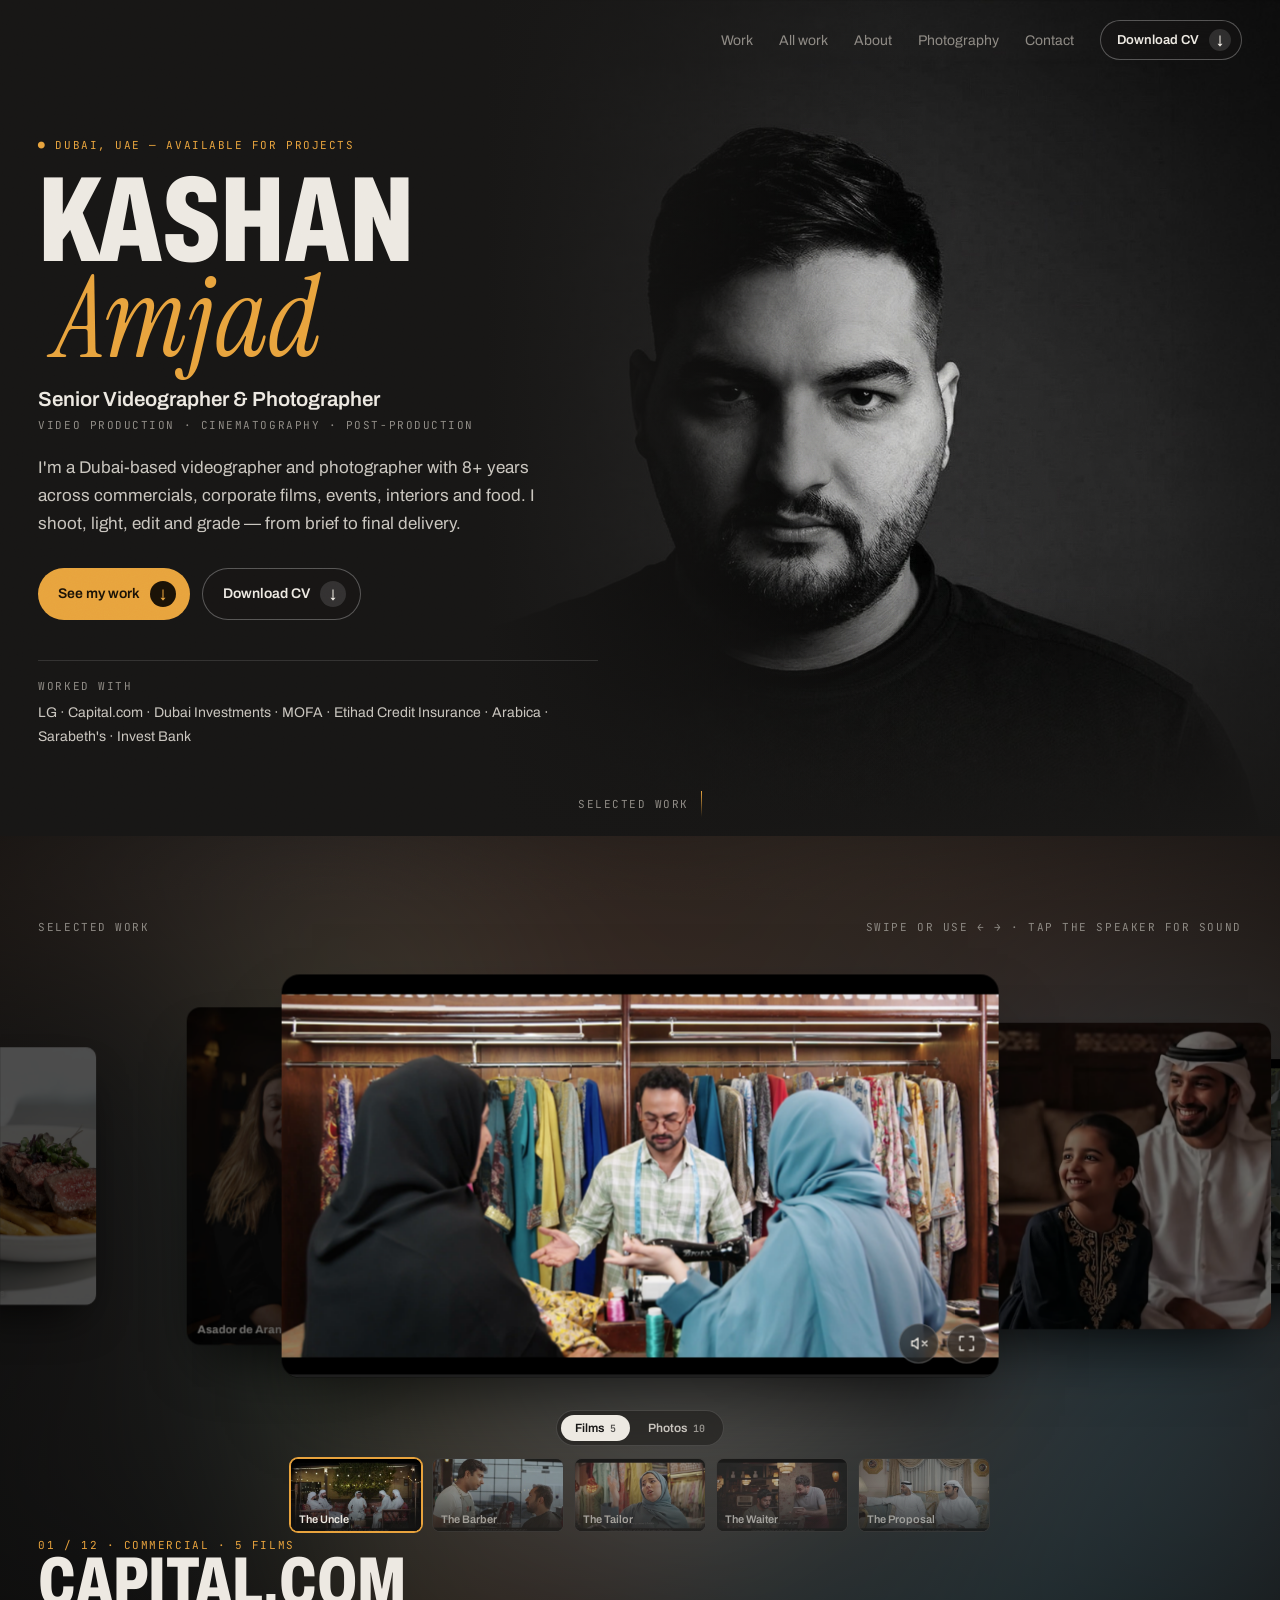
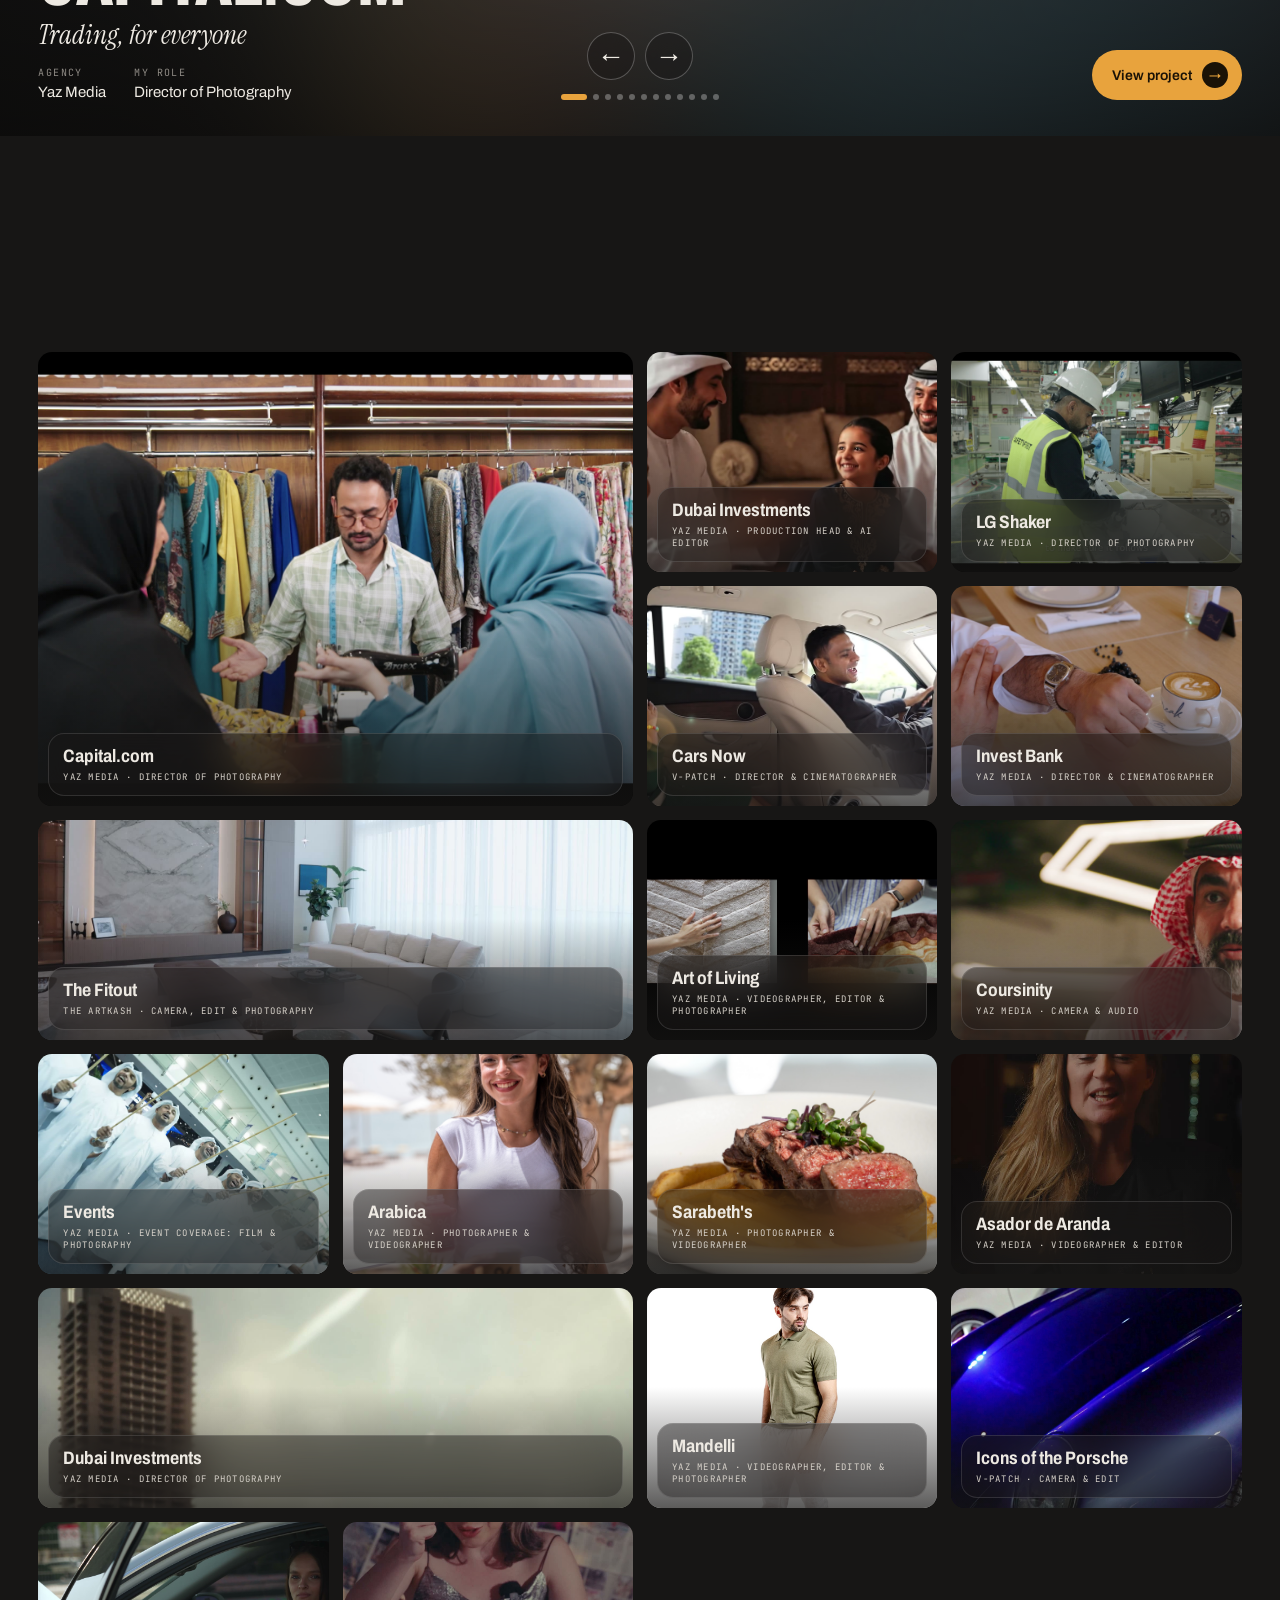
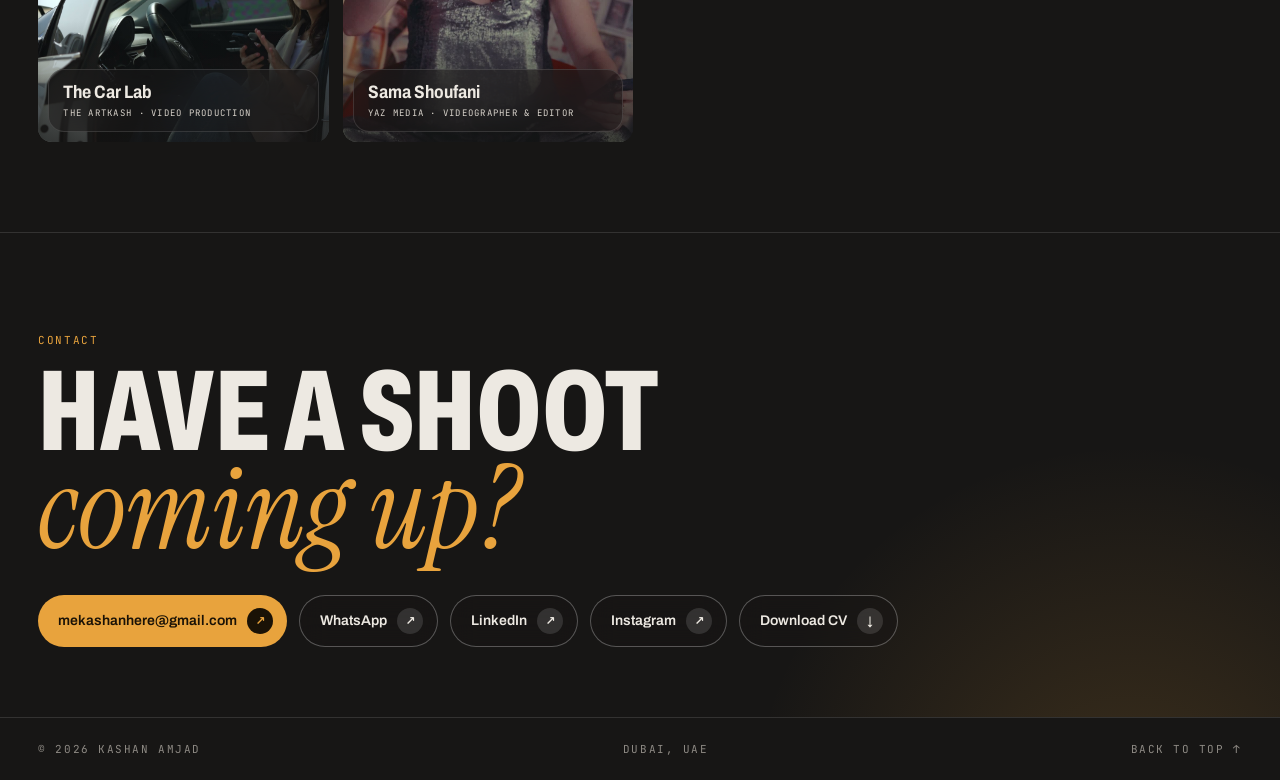
==== index.html @ 75e59e35 "Fix back to top, open CV in new tab, keep phone intro text off the face Co-Authored-By: Claude Opus " ====
<!doctype html>
<html lang="en">
<head>
  <meta charset="utf-8" />
  <meta name="viewport" content="width=device-width, initial-scale=1" />
  <title>Kashan Amjad — Senior Videographer &amp; Photographer, Dubai</title>
  <meta name="description" content="Kashan Amjad is a Dubai-based videographer and photographer with 8+ years across commercials, corporate films, events, interiors and food — for LG, Capital.com, Dubai Investments, MOFA and more." />
  <meta property="og:type" content="website" />
  <meta property="og:title" content="Kashan Amjad — Senior Videographer &amp; Photographer" />
  <meta property="og:description" content="Commercials, documentary, events, interiors and food — Dubai, UAE." />
  <meta property="og:image" content="https://kashanamjad.com/assets/media/people/portrait.jpg" />
  <meta property="og:url" content="https://kashanamjad.com/" />
  <meta name="theme-color" content="#171615" />
  <link rel="icon" href="/webicon.PNG" />
  <link rel="preconnect" href="https://fonts.googleapis.com" />
  <link rel="preconnect" href="https://fonts.gstatic.com" crossorigin />
  <link href="https://fonts.googleapis.com/css2?family=Archivo:wdth,wght@62..125,300..900&family=Instrument+Serif:ital@0;1&family=JetBrains+Mono:wght@400;500&display=swap" rel="stylesheet" />
  <link rel="stylesheet" href="/assets/css/site.css" />
</head>
<body class="home">
  <div class="grain" aria-hidden="true"></div>

  <header class="site-header">
    <a class="brand" href="/">Kashan Amjad</a>
    <nav class="site-nav" aria-label="Main">
      <a href="#work">Work</a><a href="#more">All work</a><a href="/about/">About</a><a href="/photography/">Photography</a><a href="#contact">Contact</a>
      <a class="pill ghost sm" data-cv href="/cv/" target="_blank" rel="noopener">Download CV <i>↓</i></a>
      <button class="menu-btn" aria-label="Menu" aria-expanded="false"><span></span><span></span></button>
    </nav>
  </header>
  <div class="mobile-menu"><a href="#work">Work</a><a href="#more">All work</a><a href="/about/">About</a><a href="/photography/">Photography</a><a href="#contact">Contact</a><a class="pill solid" data-cv href="/cv/" target="_blank" rel="noopener">Download CV <i>↓</i></a></div>

  <main>
    <!-- 1. You first -->
    <section class="intro" aria-label="Introduction">
      <div class="photo" id="portrait" role="img" aria-label="Portrait of Kashan Amjad"></div>
      <div class="copy">
        <div class="mono amber rise" style="animation-delay:.1s" id="status"></div>
        <h1 class="rise" style="animation-delay:.2s"><span id="first"></span> <span class="serif" id="last"></span></h1>
        <div class="role rise" style="animation-delay:.35s"><span id="title" style="display:inline;font:inherit;letter-spacing:0;text-transform:none;color:inherit;margin:0"></span><span id="subline"></span></div>
        <p class="lead rise" style="animation-delay:.5s" id="intro"></p>
        <div class="ctas rise" style="animation-delay:.65s"><a class="pill solid" href="#work">See my work <i>↓</i></a><a class="pill ghost" data-cv href="/cv/" target="_blank" rel="noopener">Download CV <i>↓</i></a></div>
        <div class="clients rise" style="animation-delay:.8s"><div class="mono muted">Worked with</div><p id="clients"></p></div>
      </div>
      <a class="peek mono" href="#work">Selected work <b></b></a>
    </section>

    <!-- 2. Stacked carousel -->
    <section class="reel" id="work" aria-roledescription="carousel" aria-label="Selected work">
      <div class="ambient" id="ambient"></div><div class="vig"></div>
      <div class="label mono"><span>Selected work</span><span class="hint">Swipe or use ← → · tap the speaker for sound</span></div>
      <div class="stage" id="stage"></div>
      <div class="fwins" id="fwins" aria-label="Films in this project"></div>
      <div class="credits">
        <div class="swap" id="info" aria-live="polite">
          <div class="mono amber" id="c-count"></div>
          <div class="c-title" id="c-title"></div>
          <div class="serif c-sub" id="c-sub"></div>
          <div class="meta"><div><div class="mono">Agency</div><p id="c-agency"></p></div><div><div class="mono">My role</div><p id="c-role"></p></div></div>
        </div>
        <div class="ctr"><div class="arrows"><button id="prev" aria-label="Previous project">←</button><button id="next" aria-label="Next project">→</button></div><div class="dots" id="dots"></div></div>
        <div class="rgt" id="c-ctas"></div>
      </div>
    </section>

    <!-- 3. More work -->
    <section class="more" id="more">
      <div class="sec-head reveal">
        <h2 class="h-xl">More <span class="serif">work</span></h2>
        <div class="filters" id="filters" role="group" aria-label="Filter work">
          <button aria-pressed="true" data-f="all">All</button>
          <button aria-pressed="false" data-f="films">Films &amp; Commercials</button>
          <button aria-pressed="false" data-f="events">Events &amp; Corporate</button>
          <button aria-pressed="false" data-f="interiors">Interiors</button>
          <button aria-pressed="false" data-f="food">Food &amp; Hospitality</button>
        </div>
      </div>
      <div class="grid" id="grid"></div>
    </section>

    <!-- 4. Contact -->
    <section class="contact" id="contact">
      <div class="mono amber">Contact</div>
      <h2 id="contact-h"></h2>
      <div class="row">
        <a class="pill solid" data-email="text" href="#">email <i>↗</i></a>
        <a class="pill ghost" data-whatsapp href="#" target="_blank" rel="noopener">WhatsApp <i>↗</i></a>
        <a class="pill ghost" data-linkedin href="#" target="_blank" rel="noopener">LinkedIn <i>↗</i></a>
        <a class="pill ghost" data-instagram href="#" target="_blank" rel="noopener">Instagram <i>↗</i></a>
        <a class="pill ghost" data-cv href="/cv/" target="_blank" rel="noopener">Download CV <i>↓</i></a>
      </div>
    </section>
  </main>

  <footer class="site-footer mono"><span>© <span data-year></span> Kashan Amjad</span><span>Dubai, UAE</span><a href="#top" data-top>Back to top ↑</a></footer>

  <script src="/assets/js/common.js"></script>
  <script src="/assets/js/home.js"></script>
</body>
</html>
---- assets/css/site.css ----
/* Kashan Amjad — portfolio. Content lives in /content/*.json (edited via Pages CMS). */
:root{
  --bg:#171615; --bg2:#1f1d1b; --text:#ede9e2; --soft:#c9c5be; --muted:#8e8a84; --line:rgba(255,255,255,.12);
  --amber:#e8a33d; --ink:#1a1206;
  --display:"Archivo",system-ui,-apple-system,sans-serif; --serif:"Instrument Serif",Georgia,serif; --mono:"JetBrains Mono",ui-monospace,monospace;
  --ease:cubic-bezier(.22,1,.36,1); --pad:clamp(20px,3vw,40px);
}
*,*::before,*::after{box-sizing:border-box;margin:0;padding:0}
html{scroll-behavior:smooth;-webkit-text-size-adjust:100%}
body{background:var(--bg);color:var(--text);font-family:var(--display);-webkit-font-smoothing:antialiased;overflow-x:hidden;min-height:100vh}
img,video{display:block;max-width:100%}
a{color:inherit}
button{font:inherit;color:inherit;background:none;border:0;cursor:pointer}
:focus-visible{outline:2px solid var(--amber);outline-offset:3px}
::selection{background:var(--amber);color:var(--ink)}

.mono{font-family:var(--mono);font-size:11px;letter-spacing:.14em;text-transform:uppercase}
.serif{font-family:var(--serif);font-style:italic;font-weight:400}
.amber{color:var(--amber)}
.muted{color:var(--muted)}
.sr-only{position:absolute;width:1px;height:1px;overflow:hidden;clip:rect(0 0 0 0);white-space:nowrap}

.grain{position:fixed;inset:0;pointer-events:none;z-index:90;opacity:.08;mix-blend-mode:overlay;background-image:url("data:image/svg+xml,%3Csvg xmlns='http://www.w3.org/2000/svg' width='200' height='200'%3E%3Cfilter id='n'%3E%3CfeTurbulence type='fractalNoise' baseFrequency='.85' numOctaves='3' stitchTiles='stitch'/%3E%3C/filter%3E%3Crect width='100%25' height='100%25' filter='url(%23n)'/%3E%3C/svg%3E")}
.glass{background:rgba(28,26,24,.42);backdrop-filter:blur(22px) saturate(1.3);-webkit-backdrop-filter:blur(22px) saturate(1.3);border:1px solid rgba(255,255,255,.12);border-radius:16px}

.pill{display:inline-flex;align-items:center;gap:10px;border-radius:999px;padding:12px 14px 12px 20px;font-size:14px;font-weight:600;text-decoration:none;white-space:nowrap;transition:transform .3s var(--ease),background .3s,border-color .3s}
.pill:hover{transform:translateY(-2px)}
.pill i{width:26px;height:26px;border-radius:50%;display:grid;place-items:center;font-style:normal;font-size:12px;flex:none}
.pill.solid{background:var(--amber);color:var(--ink)} .pill.solid i{background:var(--ink);color:var(--amber)}
.pill.ghost{border:1px solid rgba(255,255,255,.28);background:rgba(23,22,21,.35);backdrop-filter:blur(12px);-webkit-backdrop-filter:blur(12px)}
.pill.ghost:hover{border-color:rgba(255,255,255,.6)}
.pill.ghost i{background:rgba(255,255,255,.12)}
.pill.sm{padding:8px 10px 8px 16px;font-size:13px} .pill.sm i{width:22px;height:22px}

/* header */
.site-header{position:fixed;top:0;left:0;right:0;display:flex;justify-content:space-between;align-items:center;padding:20px var(--pad);z-index:60;transition:background .4s,padding .4s}
.site-header.solid,.site-header.always{background:rgba(23,22,21,.72);backdrop-filter:blur(16px);-webkit-backdrop-filter:blur(16px);padding-top:14px;padding-bottom:14px}
.brand{font-size:18px;font-weight:700;font-stretch:85%;text-decoration:none;transition:opacity .4s,transform .4s var(--ease)}
.home .site-header:not(.solid) .brand{opacity:0;transform:translateY(-6px);pointer-events:none}
.site-nav{display:flex;gap:26px;font-size:14px;color:var(--muted);align-items:center}
.site-nav a{text-decoration:none;transition:color .25s} .site-nav a:hover,.site-nav a[aria-current]{color:var(--text)}
.site-nav .pill{color:var(--text)}
.menu-btn{display:none;width:40px;height:40px;border-radius:50%;border:1px solid rgba(255,255,255,.28);position:relative}
.menu-btn span{position:absolute;left:12px;right:12px;height:1.5px;background:var(--text);transition:transform .35s var(--ease),top .35s var(--ease)}
.menu-btn span:first-child{top:16px} .menu-btn span:last-child{top:22px}
.menu-btn[aria-expanded="true"] span:first-child{top:19px;transform:rotate(45deg)}
.menu-btn[aria-expanded="true"] span:last-child{top:19px;transform:rotate(-45deg)}
.mobile-menu{position:fixed;inset:0;z-index:55;background:var(--bg);display:flex;flex-direction:column;justify-content:center;gap:6px;padding:0 24px;clip-path:inset(0 0 100% 0);transition:clip-path .6s var(--ease)}
.mobile-menu.open{clip-path:inset(0)}
.mobile-menu a{font-size:52px;font-weight:800;font-stretch:68%;text-transform:uppercase;text-decoration:none;line-height:1.05}
.mobile-menu .pill{margin-top:24px;align-self:flex-start;font-size:15px;font-stretch:100%;text-transform:none}

/* reveal */
.reveal{opacity:0;transform:translateY(24px);transition:opacity .9s var(--ease),transform .9s var(--ease)}
.reveal.in{opacity:1;transform:none}
.rise{opacity:0;transform:translateY(18px);animation:rise 1s var(--ease) forwards}
@keyframes rise{to{opacity:1;transform:none}}

/* ---------- HOME: intro ---------- */
.intro{position:relative;min-height:calc(100svh - 64px);display:grid;grid-template-columns:1.05fr .95fr;align-items:center;overflow:hidden}
.intro .photo{position:absolute;right:0;top:0;bottom:0;width:62%;background:var(--bg2) 55% 30%/cover no-repeat}
.intro .photo::after{content:"";position:absolute;inset:0;background:linear-gradient(90deg,var(--bg) 0%,rgba(23,22,21,.6) 28%,rgba(23,22,21,0) 55%),linear-gradient(0deg,var(--bg) 0%,rgba(23,22,21,0) 30%)}
.intro .copy{position:relative;z-index:2;padding:120px var(--pad) 70px}
.intro h1{font-size:clamp(64px,9.5vw,152px);line-height:.84;font-weight:800;font-stretch:66%;text-transform:uppercase;margin-top:18px}
.intro h1 .serif{text-transform:none;font-size:.92em;color:var(--amber);display:block;margin-left:.15em}
.intro .role{font-size:clamp(18px,1.6vw,22px);margin-top:22px;font-weight:600}
.intro .role span{display:block;font-family:var(--mono);font-size:11px;letter-spacing:.14em;text-transform:uppercase;color:var(--muted);font-weight:400;margin-top:8px}
.intro .lead{max-width:520px;font-size:17px;line-height:1.65;color:var(--soft);margin-top:22px}
.intro .ctas{display:flex;gap:12px;margin-top:30px;flex-wrap:wrap}
.intro .clients{margin-top:40px;padding-top:18px;border-top:1px solid var(--line);max-width:560px}
.intro .clients p{margin-top:8px;font-size:14px;color:var(--soft);line-height:1.7}
.peek{position:absolute;left:0;right:0;bottom:0;height:64px;display:flex;align-items:center;justify-content:center;gap:12px;z-index:3;color:var(--muted);text-decoration:none}
.peek b{display:inline-block;width:1px;height:26px;background:linear-gradient(var(--amber),transparent);animation:drip 2s infinite}
@keyframes drip{0%{transform:scaleY(0);transform-origin:top}50%{transform:scaleY(1);transform-origin:top}100%{opacity:0}}

/* ---------- HOME: stacked carousel ---------- */
.reel{position:relative;height:100svh;min-height:640px;overflow:hidden;isolation:isolate}
.reel .ambient{position:absolute;inset:-15%;background-size:cover;background-position:center;filter:blur(100px) saturate(1.25);opacity:.38;z-index:-2;transition:background-image .8s}
.reel .vig{position:absolute;inset:0;z-index:-1;background:radial-gradient(ellipse at 50% 42%,transparent 25%,rgba(10,9,8,.75) 100%)}
.reel .label{position:absolute;top:84px;left:var(--pad);right:var(--pad);display:flex;justify-content:space-between;color:var(--muted)}
.stage{position:absolute;left:0;right:0;top:118px;height:calc(100% - 456px);touch-action:pan-y;cursor:grab;user-select:none;-webkit-user-select:none}
.stage:active{cursor:grabbing}
.card{position:absolute;left:50%;top:50%;border-radius:18px;overflow:hidden;background:var(--bg2) var(--pos,center)/cover no-repeat;
  transition:transform .8s var(--ease),filter .8s var(--ease),opacity .8s var(--ease);box-shadow:0 40px 80px -30px rgba(0,0,0,.85);will-change:transform}
.card video{position:absolute;inset:0;width:100%;height:100%;object-fit:cover;object-position:var(--pos,center);opacity:0;transition:opacity .6s}
.card.playing video{opacity:1}
.card .tag{position:absolute;left:16px;top:14px;opacity:0;transition:opacity .5s;z-index:2}
.card.active .tag{opacity:1}
.card .tag span{background:rgba(23,22,21,.6);backdrop-filter:blur(10px);padding:6px 10px;border-radius:999px;display:inline-block}
.card .mini{position:absolute;left:14px;bottom:12px;font-weight:700;font-size:15px;transition:opacity .4s;z-index:2;text-shadow:0 1px 8px rgba(0,0,0,.6)}
.card.active .mini{opacity:0}
.credits{position:absolute;left:0;right:0;bottom:36px;display:grid;grid-template-columns:1fr auto 1fr;align-items:end;padding:0 var(--pad);gap:20px}
.c-title{font-size:clamp(44px,5.4vw,82px);line-height:.88;font-weight:800;font-stretch:68%;text-transform:uppercase}
.c-sub{font-size:clamp(22px,2.1vw,30px);margin-top:4px}
.meta{display:flex;gap:28px;margin-top:14px}
.meta .mono{color:var(--muted);font-size:10px} .meta p{margin-top:5px;font-size:15px}
.swap{transition:opacity .35s,transform .45s var(--ease)} .swap.out{opacity:0;transform:translateY(10px)}
.ctr{display:flex;flex-direction:column;align-items:center;gap:14px}
.arrows{display:flex;gap:10px}
.arrows button{width:48px;height:48px;border-radius:50%;border:1px solid rgba(255,255,255,.25);background:rgba(23,22,21,.4);backdrop-filter:blur(12px);font-size:18px;transition:background .3s,color .3s}
.arrows button:hover{background:var(--amber);color:var(--ink)}
.dots{display:flex;gap:6px} .dots button{width:6px;height:6px;border-radius:3px;background:rgba(255,255,255,.3);transition:width .5s var(--ease),background .5s;padding:0}
.dots button[aria-current]{width:26px;background:var(--amber)}
.rgt{display:flex;justify-content:flex-end;gap:10px;flex-wrap:wrap}

/* ---------- windows grid (home "More work" + /work/) ---------- */
.more{padding:110px var(--pad) 90px;position:relative}
.sec-head{display:flex;justify-content:space-between;align-items:flex-end;gap:20px;flex-wrap:wrap}
.h-xl{font-size:clamp(56px,7vw,110px);line-height:.85;font-weight:800;font-stretch:68%;text-transform:uppercase}
.h-xl .serif{text-transform:none;color:var(--amber)}
.filters{display:flex;gap:8px;flex-wrap:wrap;font-size:13px}
.filters button{border-radius:999px;padding:9px 16px;border:1px solid rgba(255,255,255,.14);background:rgba(28,26,24,.42);backdrop-filter:blur(12px);transition:background .3s,color .3s}
.filters button[aria-pressed="true"]{background:var(--text);color:var(--bg);border-color:var(--text)}
.grid{display:grid;grid-template-columns:repeat(4,1fr);grid-auto-rows:220px;grid-auto-flow:dense;gap:14px;margin-top:30px}
.win{position:relative;border-radius:14px;overflow:hidden;background:var(--bg2) var(--pos,center)/cover no-repeat;text-decoration:none;transition:transform .5s var(--ease)}
.win:hover{transform:scale(.985)}
.win::before{content:"";position:absolute;inset:0;background:linear-gradient(0deg,rgba(23,22,21,.7),transparent 55%)}
.win .cap{position:absolute;left:10px;right:10px;bottom:10px;padding:12px 14px}
.win .cap b{display:block;font-size:18px;font-stretch:85%}
.win .cap span{display:block;font-family:var(--mono);font-size:9px;letter-spacing:.14em;text-transform:uppercase;color:#d8d3cb;margin-top:5px}
.win.big{grid-column:span 2;grid-row:span 2} .win.wide{grid-column:span 2}
.win[hidden]{display:none}

/* ---------- contact ---------- */
.contact{padding:100px var(--pad) 70px;border-top:1px solid var(--line);position:relative;overflow:hidden}
.contact::before{content:"";position:absolute;width:900px;height:900px;right:-300px;bottom:-560px;background:radial-gradient(circle,rgba(232,163,61,.18),transparent 60%);pointer-events:none}
.contact h2{font-size:clamp(56px,9vw,150px);line-height:.85;font-weight:800;font-stretch:66%;text-transform:uppercase;position:relative;margin-top:16px}
.contact h2 .serif{display:block;text-transform:none;font-weight:400;color:var(--amber)}
.contact .row{display:flex;gap:12px;flex-wrap:wrap;margin-top:36px;position:relative}
.site-footer{display:flex;justify-content:space-between;gap:16px;flex-wrap:wrap;padding:24px var(--pad);border-top:1px solid var(--line);color:var(--muted)}
.site-footer a{text-decoration:none} .site-footer a:hover{color:var(--amber)}

/* ---------- project page ---------- */
.page{padding-top:96px}
.project{display:grid;grid-template-columns:minmax(320px,440px) 1fr;gap:clamp(28px,4vw,56px);padding:24px var(--pad) 80px;position:relative}
.project .ambient,.page-ambient{position:fixed;inset:-15%;background-size:cover;background-position:center;filter:blur(110px) saturate(1.2);opacity:.22;z-index:-1;pointer-events:none}
.p-info{position:sticky;top:96px;align-self:start}
.p-title{font-size:clamp(48px,5vw,80px);line-height:.88;font-weight:800;font-stretch:64%;text-transform:uppercase;margin-top:14px;overflow-wrap:break-word;hyphens:manual}
.p-sub{font-size:clamp(24px,2.4vw,34px);margin-top:6px}
.p-summary{margin-top:22px;font-size:16px;line-height:1.65;color:var(--soft)}
.facts{margin-top:26px;border-top:1px solid var(--line)}
.facts div{display:grid;grid-template-columns:110px 1fr;gap:12px;padding:11px 0;border-bottom:1px solid var(--line);font-size:15px}
.facts dt{color:var(--muted)} .facts dd{line-height:1.45}
.p-ctas{display:flex;gap:10px;margin-top:24px;flex-wrap:wrap}
.p-media{min-width:0}
.hero-media{position:relative;aspect-ratio:16/9;border-radius:12px;overflow:hidden;background:var(--bg2) var(--pos,center)/cover no-repeat}
.hero-media video{position:absolute;inset:0;width:100%;height:100%;object-fit:cover}
button.hero-media{display:block;width:100%;text-align:left}
.hero-media.v{aspect-ratio:9/16;width:auto;height:min(78svh,820px);max-width:100%;margin:0 auto}
.hero-cta{position:absolute;left:16px;bottom:16px}
.films{display:grid;grid-template-columns:repeat(auto-fill,minmax(220px,1fr));gap:12px;margin-top:14px}
.film{position:relative;aspect-ratio:16/9;border-radius:10px;overflow:hidden;background:var(--bg2) center/cover no-repeat;text-align:left}
.film::after{content:"";position:absolute;inset:0;background:linear-gradient(0deg,rgba(23,22,21,.75),transparent 60%)}
.film .play{position:absolute;right:10px;top:10px;width:40px;height:40px;border-radius:50%;background:var(--amber);color:var(--ink);display:grid;place-items:center;font-size:13px;padding-left:2px;z-index:2;transition:transform .3s var(--ease)}
.film:hover .play{transform:scale(1.1)}
.film span{position:absolute;left:12px;bottom:10px;z-index:2;font-weight:700;font-size:15px}
.stills{columns:2;column-gap:12px;margin-top:14px}
.stills button{display:block;width:100%;margin-bottom:12px;border-radius:10px;overflow:hidden;break-inside:avoid}
.stills img{width:100%;height:auto;transition:transform .8s var(--ease)}
.stills button:hover img{transform:scale(1.03)}
.label-row{display:flex;justify-content:space-between;align-items:center;margin-top:36px;color:var(--muted)}
.next{display:flex;align-items:center;justify-content:space-between;gap:20px;padding:0 var(--pad);height:140px;position:relative;overflow:hidden;text-decoration:none;border-top:1px solid var(--line)}
.next .bgi{position:absolute;inset:0;background:center/cover no-repeat;filter:brightness(.35);transition:transform 1.2s var(--ease),filter .6s}
.next:hover .bgi{transform:scale(1.04);filter:brightness(.5)}
.next > *:not(.bgi){position:relative}
.next b{font-size:clamp(40px,5vw,72px);font-weight:800;font-stretch:68%;text-transform:uppercase}

/* ---------- about ---------- */
.about{display:grid;grid-template-columns:minmax(300px,520px) 1fr;gap:clamp(32px,6vw,80px);padding:40px var(--pad) 80px}
.about .pics{position:relative;align-self:start}
.about .pics .main{aspect-ratio:4/5;border-radius:6px;background:var(--bg2) 30% center/cover no-repeat}
.about .pics .small{position:absolute;right:-28px;bottom:-36px;width:44%;aspect-ratio:4/5;border-radius:6px;border:6px solid var(--bg);background:var(--bg2) center/cover no-repeat}
.about h1{font-size:clamp(40px,4.6vw,68px);line-height:1.02;font-weight:700;font-stretch:78%;margin-top:16px}
.about h1 .serif{font-weight:400}
.about .bio p{margin-top:18px;font-size:17px;line-height:1.7;color:var(--soft);max-width:680px}
.skills{display:grid;grid-template-columns:repeat(2,1fr);gap:22px 28px;margin-top:40px;padding-top:28px;border-top:1px solid var(--line)}
.skills b{display:block;font-size:17px;margin-top:6px} .skills p{color:var(--muted);font-size:14px;line-height:1.55;margin-top:6px}
.facts-row{display:grid;grid-template-columns:repeat(3,1fr);gap:24px;margin-top:32px;font-size:14px;color:var(--soft);line-height:1.6}
.facts-row .mono{color:var(--muted);font-size:10px;display:block;margin-bottom:6px}
.xp{padding:40px var(--pad) 90px}
.xp ol{list-style:none;margin-top:24px;border-top:1px solid var(--line)}
.xp li{display:grid;grid-template-columns:170px 1.1fr 1fr;gap:20px;padding:20px 0;border-bottom:1px solid var(--line);align-items:baseline}
.xp li b{font-size:clamp(20px,2vw,26px);font-weight:700;font-stretch:80%}
.xp li p{color:var(--muted);font-size:14px;line-height:1.55;margin-top:6px}
.xp li .co{font-size:16px} .xp li .co a{text-decoration:none;color:var(--amber)}

/* ---------- photography ---------- */
.photo-head{padding:40px var(--pad) 0}
.masonry{columns:4 260px;column-gap:12px;padding:30px var(--pad) 90px}
.masonry button{display:block;width:100%;margin-bottom:12px;border-radius:10px;overflow:hidden;break-inside:avoid;position:relative}
.masonry img{width:100%;height:auto;transition:transform .8s var(--ease)}
.masonry button:hover img{transform:scale(1.03)}
.masonry button span{position:absolute;left:10px;bottom:10px;opacity:0;transition:opacity .3s;background:rgba(23,22,21,.6);padding:5px 9px;border-radius:999px}
.masonry button:hover span{opacity:1}

/* ---------- lightbox / film modal ---------- */
.modal{position:fixed;inset:0;z-index:100;background:rgba(10,9,8,.92);backdrop-filter:blur(10px);display:grid;place-items:center;padding:64px 16px;opacity:0;transition:opacity .35s}
.modal[hidden]{display:none}
.modal.show{opacity:1}
.modal .stage-m{width:min(1280px,100%);display:grid;place-items:center}
.modal iframe,.modal video{width:100%;aspect-ratio:16/9;max-height:calc(100svh - 160px);border:0;border-radius:8px;background:#000}
.modal iframe.v{width:auto;height:min(calc(100svh - 150px),900px);aspect-ratio:9/16;max-width:100%}
.modal img{max-width:100%;max-height:calc(100svh - 140px);width:auto;border-radius:6px}
.modal .x,.modal .nav{position:absolute;width:46px;height:46px;border-radius:50%;border:1px solid rgba(255,255,255,.2);background:rgba(23,22,21,.6);display:grid;place-items:center;font-size:16px}
.modal .x{top:16px;right:16px} .modal .nav.prev{left:16px;top:50%} .modal .nav.next{right:16px;top:50%}
.modal .x:hover,.modal .nav:hover{background:var(--amber);color:var(--ink)}
.modal .cap{position:absolute;bottom:18px;left:0;right:0;text-align:center;color:var(--muted)}

/* ---------- 404 ---------- */
.notfound{min-height:100svh;display:grid;place-items:center;text-align:center;padding:var(--pad)}

/* ---------- responsive ---------- */
@media (max-width:860px){
  .site-nav a:not(.pill){display:none}
  .menu-btn{display:block}
  .intro{grid-template-columns:1fr;align-items:end;min-height:calc(100svh - 56px)}
  .intro .photo{width:100%;height:62%;bottom:auto;background-position:50% 25%}
  .intro .photo::after{background:linear-gradient(0deg,var(--bg) 2%,rgba(23,22,21,0) 55%)}
  .intro .copy{padding:0 20px 84px}
  .intro h1{font-size:64px}
  .intro .lead{font-size:15px}
  .intro .clients{display:none}
  .reel .label .hint{display:none}
  .stage{top:110px;height:calc(100% - 390px)}
  .card{border-radius:14px}
  .credits{grid-template-columns:1fr;gap:14px;bottom:26px}
  .c-title{font-size:40px} .c-sub{font-size:22px} .meta{gap:18px} .meta p{font-size:13px}
  .ctr{order:3;flex-direction:row;justify-content:space-between} .arrows{display:none}
  .rgt{order:2;justify-content:flex-start} .rgt .pill{font-size:13px;padding:9px 10px 9px 16px}
  .grid{grid-template-columns:1fr 1fr;grid-auto-rows:150px;gap:8px}
  .win.big{grid-row:span 1}
  .win .cap{padding:8px 10px;left:6px;right:6px;bottom:6px} .win .cap b{font-size:14px} .win .cap span{font-size:8px}
  .project{grid-template-columns:1fr}
  .p-info{position:static}
  .about{grid-template-columns:1fr}
  .about .pics{max-width:420px}
  .about .pics .small{right:-8px}
  .skills,.facts-row{grid-template-columns:1fr}
  .xp li{grid-template-columns:1fr;gap:4px}
  .stills{columns:1}
  .next{height:110px}
}
@media (prefers-reduced-motion:reduce){
  *,*::before,*::after{animation:none!important;transition-duration:.01ms!important}
  html{scroll-behavior:auto}
  .reveal,.rise{opacity:1;transform:none}
}

/* in-card player */
.card .ctrls{position:absolute;right:12px;bottom:14px;display:flex;gap:8px;z-index:3;opacity:0;transform:translateY(6px);transition:opacity .4s,transform .4s var(--ease);pointer-events:none}
.card.active .ctrls{opacity:1;transform:none;pointer-events:auto}
.ctl{width:40px;height:40px;border-radius:50%;display:grid;place-items:center;background:rgba(23,22,21,.55);backdrop-filter:blur(10px);-webkit-backdrop-filter:blur(10px);border:1px solid rgba(255,255,255,.22);color:var(--text);transition:background .25s,color .25s}
.ctl:hover{background:var(--amber);color:var(--ink)}
.card .progress{position:absolute;left:0;right:0;bottom:0;height:3px;background:rgba(255,255,255,.12);opacity:0;transition:opacity .4s;z-index:3}
.card.active .progress{opacity:1}
.card .progress i{display:block;height:100%;width:0;background:var(--amber)}
.card video{object-fit:contain;background:#000}
.card:not(.active) video{object-fit:cover}
/* film windows under the active card */
.fwins{position:absolute;left:50%;transform:translateX(-50%);top:calc(118px + (100% - 420px) + 14px);display:flex;gap:10px;max-width:calc(100% - 2 * var(--pad));overflow-x:auto;scrollbar-width:none;opacity:0;transition:opacity .4s;z-index:20}
.fwins::-webkit-scrollbar{display:none}
.fwins.has{opacity:1}
.fwin{flex:none;width:132px;aspect-ratio:16/9;border-radius:8px;background:var(--bg2) center/cover no-repeat;position:relative;overflow:hidden;border:1px solid rgba(255,255,255,.14);opacity:.6;transition:opacity .3s,border-color .3s,transform .3s var(--ease)}
.fwin::after{content:"";position:absolute;inset:0;background:linear-gradient(0deg,rgba(23,22,21,.8),transparent 65%)}
.fwin span{position:absolute;left:8px;bottom:6px;font-size:11px;font-weight:600;z-index:1;text-align:left}
.fwin:hover{opacity:.9;transform:translateY(-2px)}
.fwin.on{opacity:1;border-color:var(--amber);box-shadow:0 0 0 1px var(--amber)}
/* back button on inner pages */
.back{display:inline-flex;align-items:center;gap:8px;margin-left:16px;font-size:13px;color:var(--soft);text-decoration:none;border:1px solid rgba(255,255,255,.2);border-radius:999px;padding:7px 14px 7px 10px;transition:border-color .25s,color .25s}
.back:hover{color:var(--text);border-color:rgba(255,255,255,.5)}
.left{display:flex;align-items:center}
@media (max-width:860px){
  .stage{top:104px;height:calc(100% - 450px)}
  .fwins{top:calc(104px + (100% - 450px) + 10px);gap:8px}
  .fwin{width:96px}
  .ctl{width:36px;height:36px}
  .back span{display:none}
}

/* project page player */
.player{position:relative;width:100%;aspect-ratio:16/9;border-radius:12px;overflow:hidden;background:#000;margin:0 auto}
.player.v{width:auto;height:min(78svh,820px);max-width:100%}
.player video{position:absolute;inset:0;width:100%;height:100%;object-fit:contain;background:#000}
.film.on{outline:2px solid var(--amber);outline-offset:2px}
[hidden]{display:none!important}
.brand{white-space:nowrap}
@media (max-width:860px){ .films{grid-template-columns:repeat(2,1fr);gap:8px} .film span{font-size:13px} .film .play{width:32px;height:32px;font-size:11px} }
@media (max-width:480px){ .site-nav .pill{display:none} .brand{font-size:16px} }

/* photos inside carousel cards */
.card .still{position:absolute;inset:0;width:100%;height:100%;object-fit:contain;background:#000;opacity:0;transition:opacity .45s}
.card.is-photo .still{opacity:1}
.card.is-photo video{opacity:0}
.card.is-photo .snd,.card.is-photo .progress{display:none}
.fwin.photo span b{font-size:9px;letter-spacing:.14em;color:#d8d3cb;font-weight:500}

/* Films | Photos switch + window row */
.fwins{display:flex;flex-direction:column;align-items:center;gap:10px;overflow:visible;top:calc(118px + (100% - 456px) + 12px)}
.fswitch{display:inline-flex;padding:4px;gap:4px;border-radius:999px;background:rgba(28,26,24,.55);backdrop-filter:blur(12px);-webkit-backdrop-filter:blur(12px);border:1px solid rgba(255,255,255,.14)}
.fswitch button{padding:6px 14px;border-radius:999px;font-size:12px;font-weight:600;color:var(--soft);transition:background .25s,color .25s}
.fswitch button span{font-family:var(--mono);font-size:10px;opacity:.7;margin-left:4px}
.fswitch button[aria-selected="true"]{background:var(--text);color:var(--bg)}
.frow{display:flex;gap:10px;max-width:calc(100vw - 2 * var(--pad));overflow-x:auto;scrollbar-width:none;padding:2px}
.frow::-webkit-scrollbar{display:none}
.fwin img{position:absolute;inset:0;width:100%;height:100%;object-fit:cover}
.fwin span{z-index:2}
.fwin::after{z-index:1}
@media (max-width:860px){
  .stage{height:calc(100% - 486px)}
  .fwins{top:calc(104px + (100% - 486px) + 10px);gap:8px}
}

/* phone intro: keep the text below the face */
@media (max-width:860px){
  .intro{display:block;min-height:0;padding-bottom:64px}
  .intro .photo{position:relative;inset:auto;width:100%;height:min(58svh,520px);background-position:50% 18%}
  .intro .photo::after{background:linear-gradient(0deg,var(--bg) 0%,rgba(23,22,21,0) 32%)}
  .intro .copy{padding:0 20px 24px;margin-top:-36px}
  .intro h1{margin-top:12px}
}
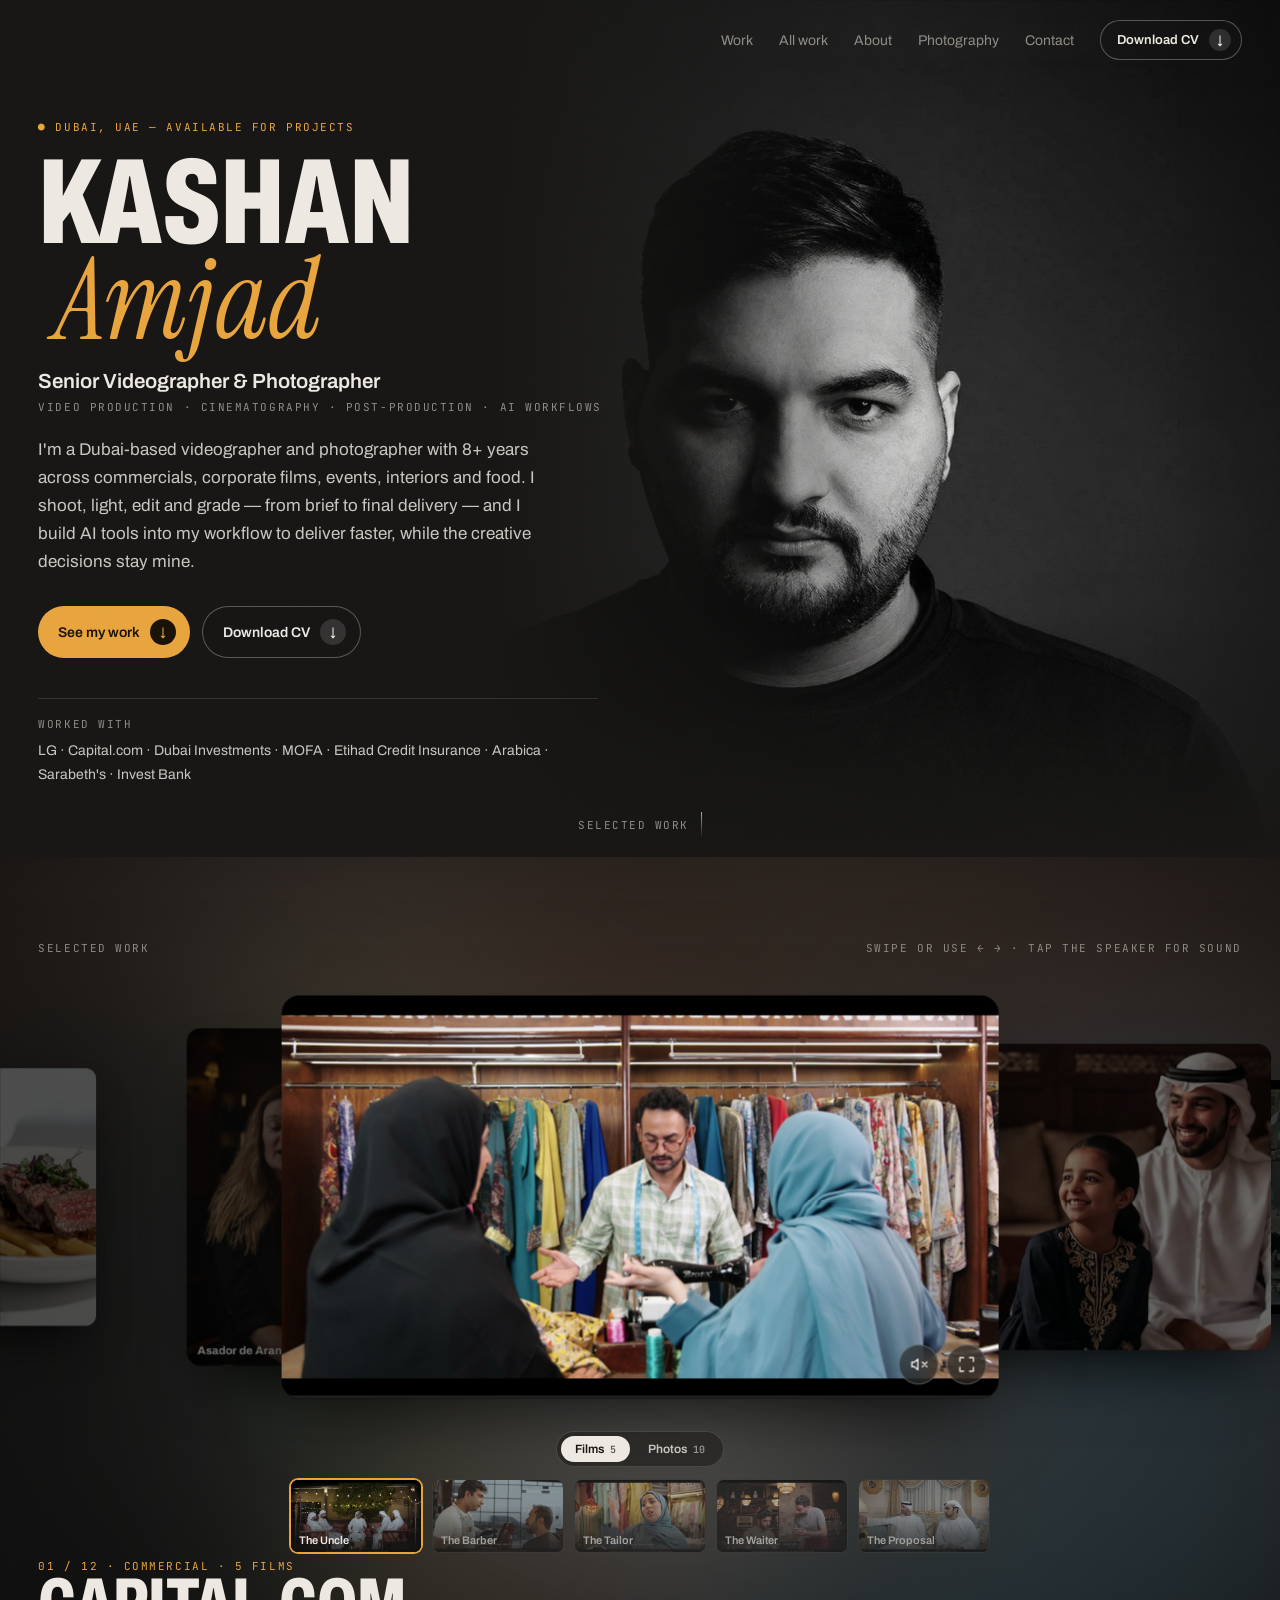
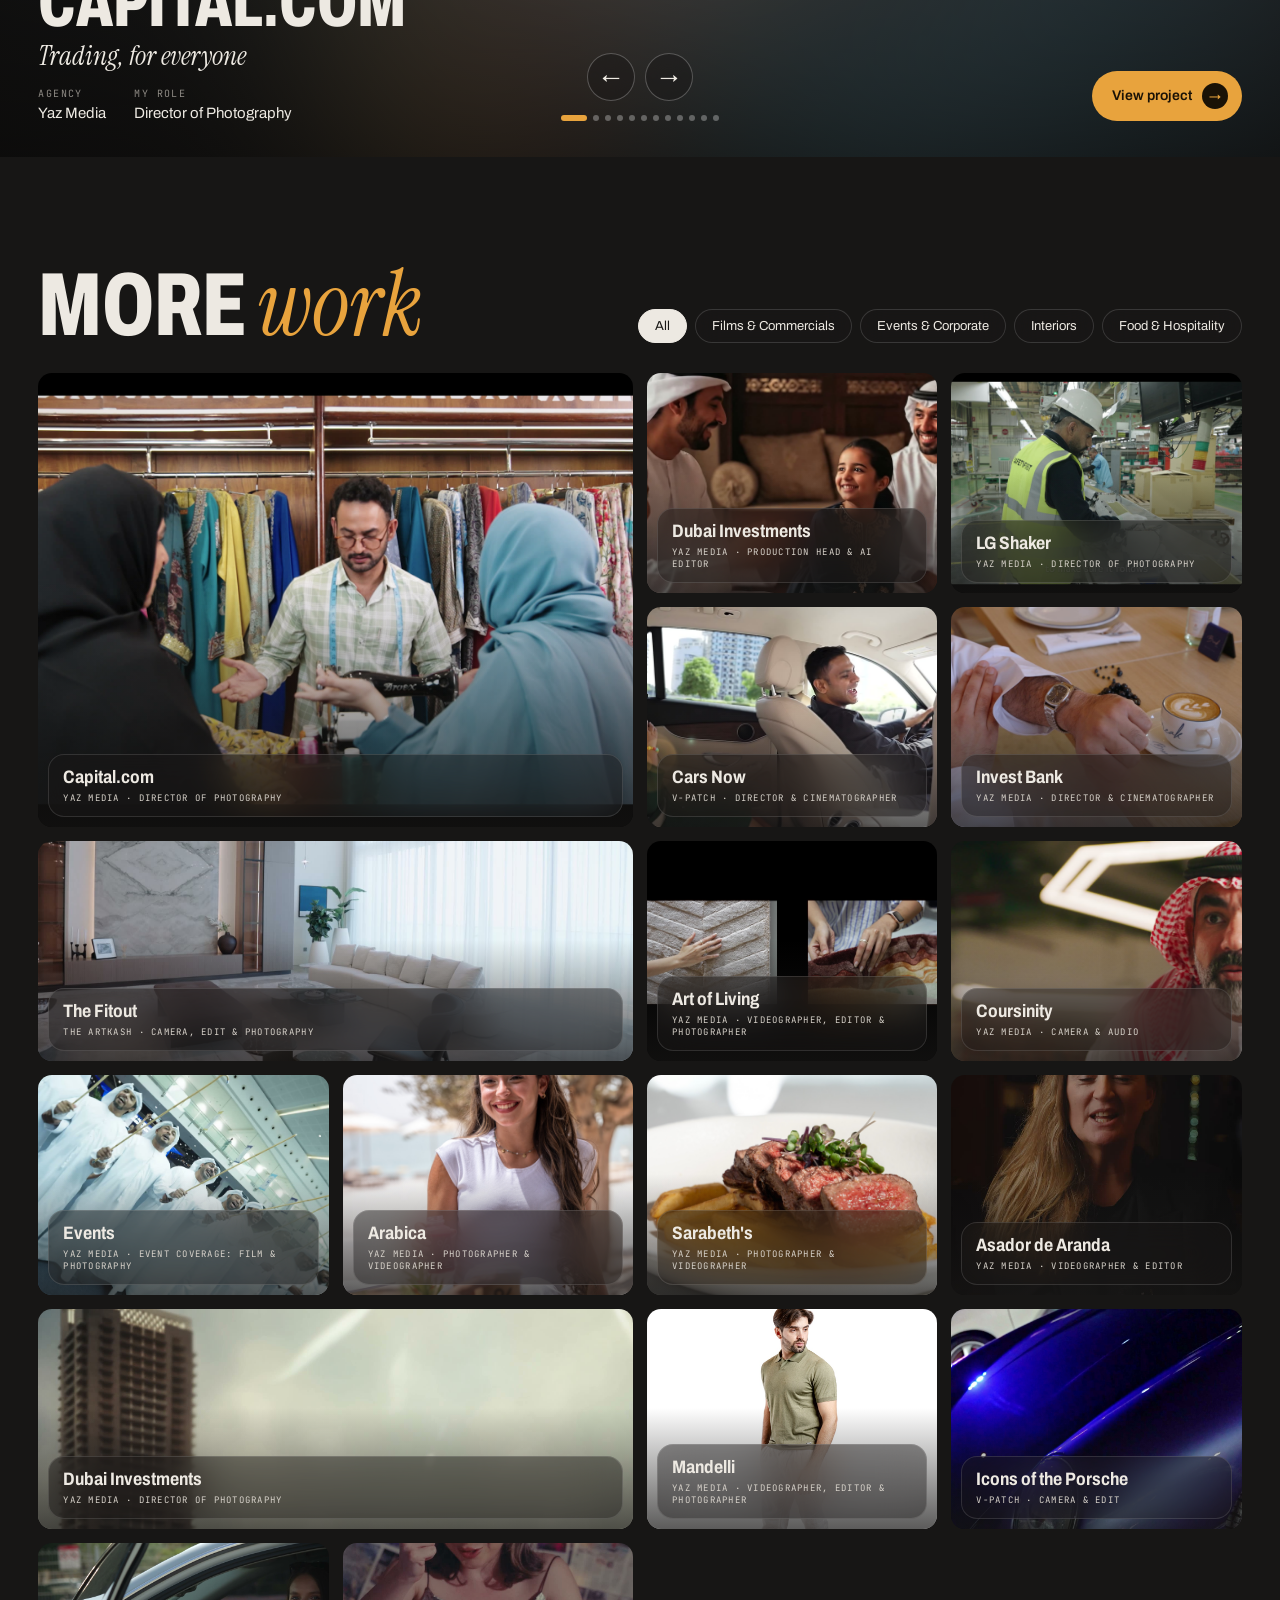
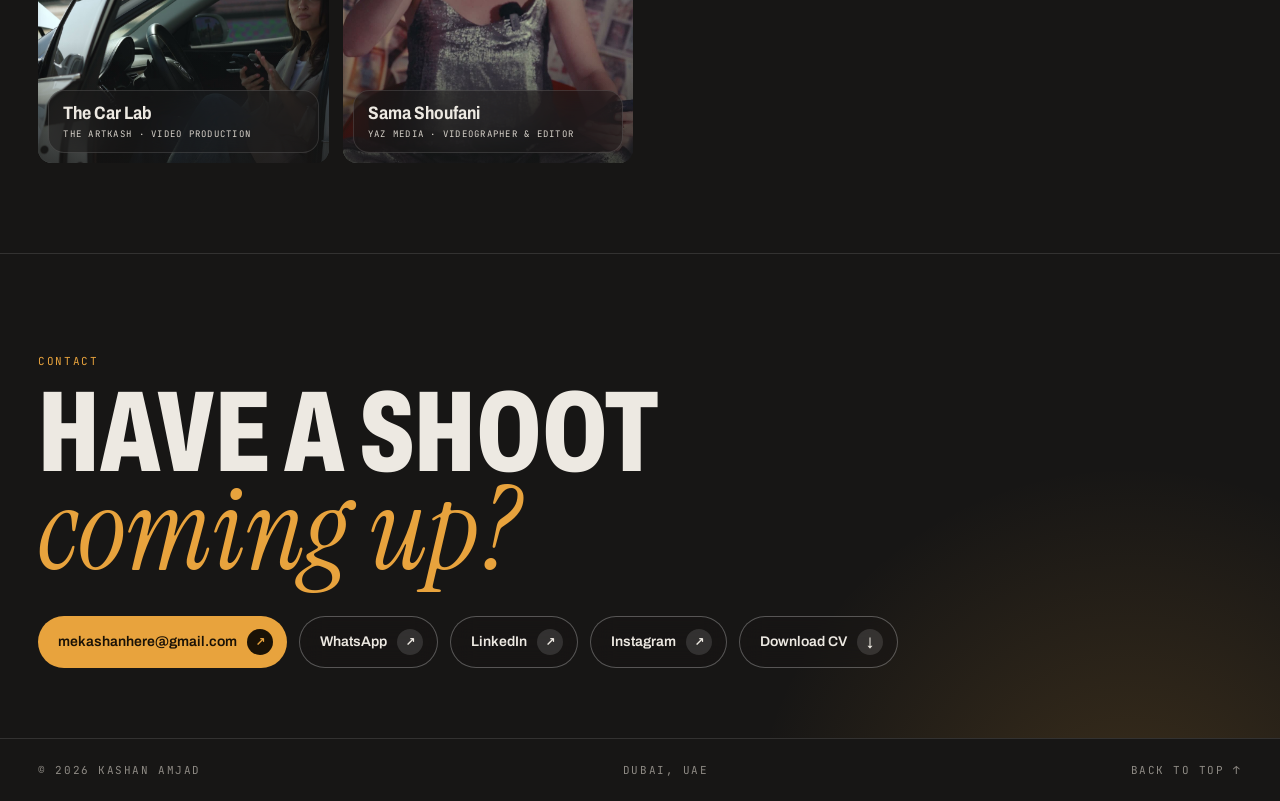
==== commit 7c6d3750: "About: new main portrait, reframe the at-the-camera photo Co-Authored-By: Claude Opus 5.5 <noreply@a" ====
--- a/index.html
+++ b/index.html
@@ -15,7 +15,7 @@
   <link rel="preconnect" href="https://fonts.googleapis.com" />
   <link rel="preconnect" href="https://fonts.gstatic.com" crossorigin />
   <link href="https://fonts.googleapis.com/css2?family=Archivo:wdth,wght@62..125,300..900&family=Instrument+Serif:ital@0;1&family=JetBrains+Mono:wght@400;500&display=swap" rel="stylesheet" />
-  <link rel="stylesheet" href="/assets/css/site.css" />
+  <link rel="stylesheet" href="/assets/css/site.css?v=6" />
 </head>
 <body class="home">
   <div class="grain" aria-hidden="true"></div>
@@ -94,7 +94,7 @@
 
   <footer class="site-footer mono"><span>© <span data-year></span> Kashan Amjad</span><span>Dubai, UAE</span><a href="#top" data-top>Back to top ↑</a></footer>
 
-  <script src="/assets/js/common.js"></script>
-  <script src="/assets/js/home.js"></script>
+  <script src="/assets/js/common.js?v=4"></script>
+  <script src="/assets/js/home.js?v=3"></script>
 </body>
 </html>
--- a/assets/css/site.css
+++ b/assets/css/site.css
@@ -168,8 +168,8 @@
 /* ---------- about ---------- */
 .about{display:grid;grid-template-columns:minmax(300px,520px) 1fr;gap:clamp(32px,6vw,80px);padding:40px var(--pad) 80px}
 .about .pics{position:relative;align-self:start}
-.about .pics .main{aspect-ratio:4/5;border-radius:6px;background:var(--bg2) 30% center/cover no-repeat}
-.about .pics .small{position:absolute;right:-28px;bottom:-36px;width:44%;aspect-ratio:4/5;border-radius:6px;border:6px solid var(--bg);background:var(--bg2) center/cover no-repeat}
+.about .pics .main{aspect-ratio:4/5;border-radius:6px;background:var(--bg2) 50% 35%/cover no-repeat}
+.about .pics .small{position:absolute;right:-28px;bottom:-40px;width:34%;aspect-ratio:4/5;border-radius:6px;border:5px solid var(--bg);background:var(--bg2) 18% 40%/cover no-repeat;box-shadow:0 20px 40px -12px rgba(0,0,0,.6)}
 .about h1{font-size:clamp(40px,4.6vw,68px);line-height:1.02;font-weight:700;font-stretch:78%;margin-top:16px}
 .about h1 .serif{font-weight:400}
 .about .bio p{margin-top:18px;font-size:17px;line-height:1.7;color:var(--soft);max-width:680px}
@@ -234,7 +234,6 @@
   .p-info{position:static}
   .about{grid-template-columns:1fr}
   .about .pics{max-width:420px}
-  .about .pics .small{right:-8px}
   .skills,.facts-row{grid-template-columns:1fr}
   .xp li{grid-template-columns:1fr;gap:4px}
   .stills{columns:1}
@@ -318,3 +317,5 @@
   .intro .copy{padding:0 20px 24px;margin-top:-36px}
   .intro h1{margin-top:12px}
 }
+
+@media (max-width:860px){ .about .pics .small{right:-8px;bottom:-24px;width:38%} .about .pics{margin-bottom:24px} }
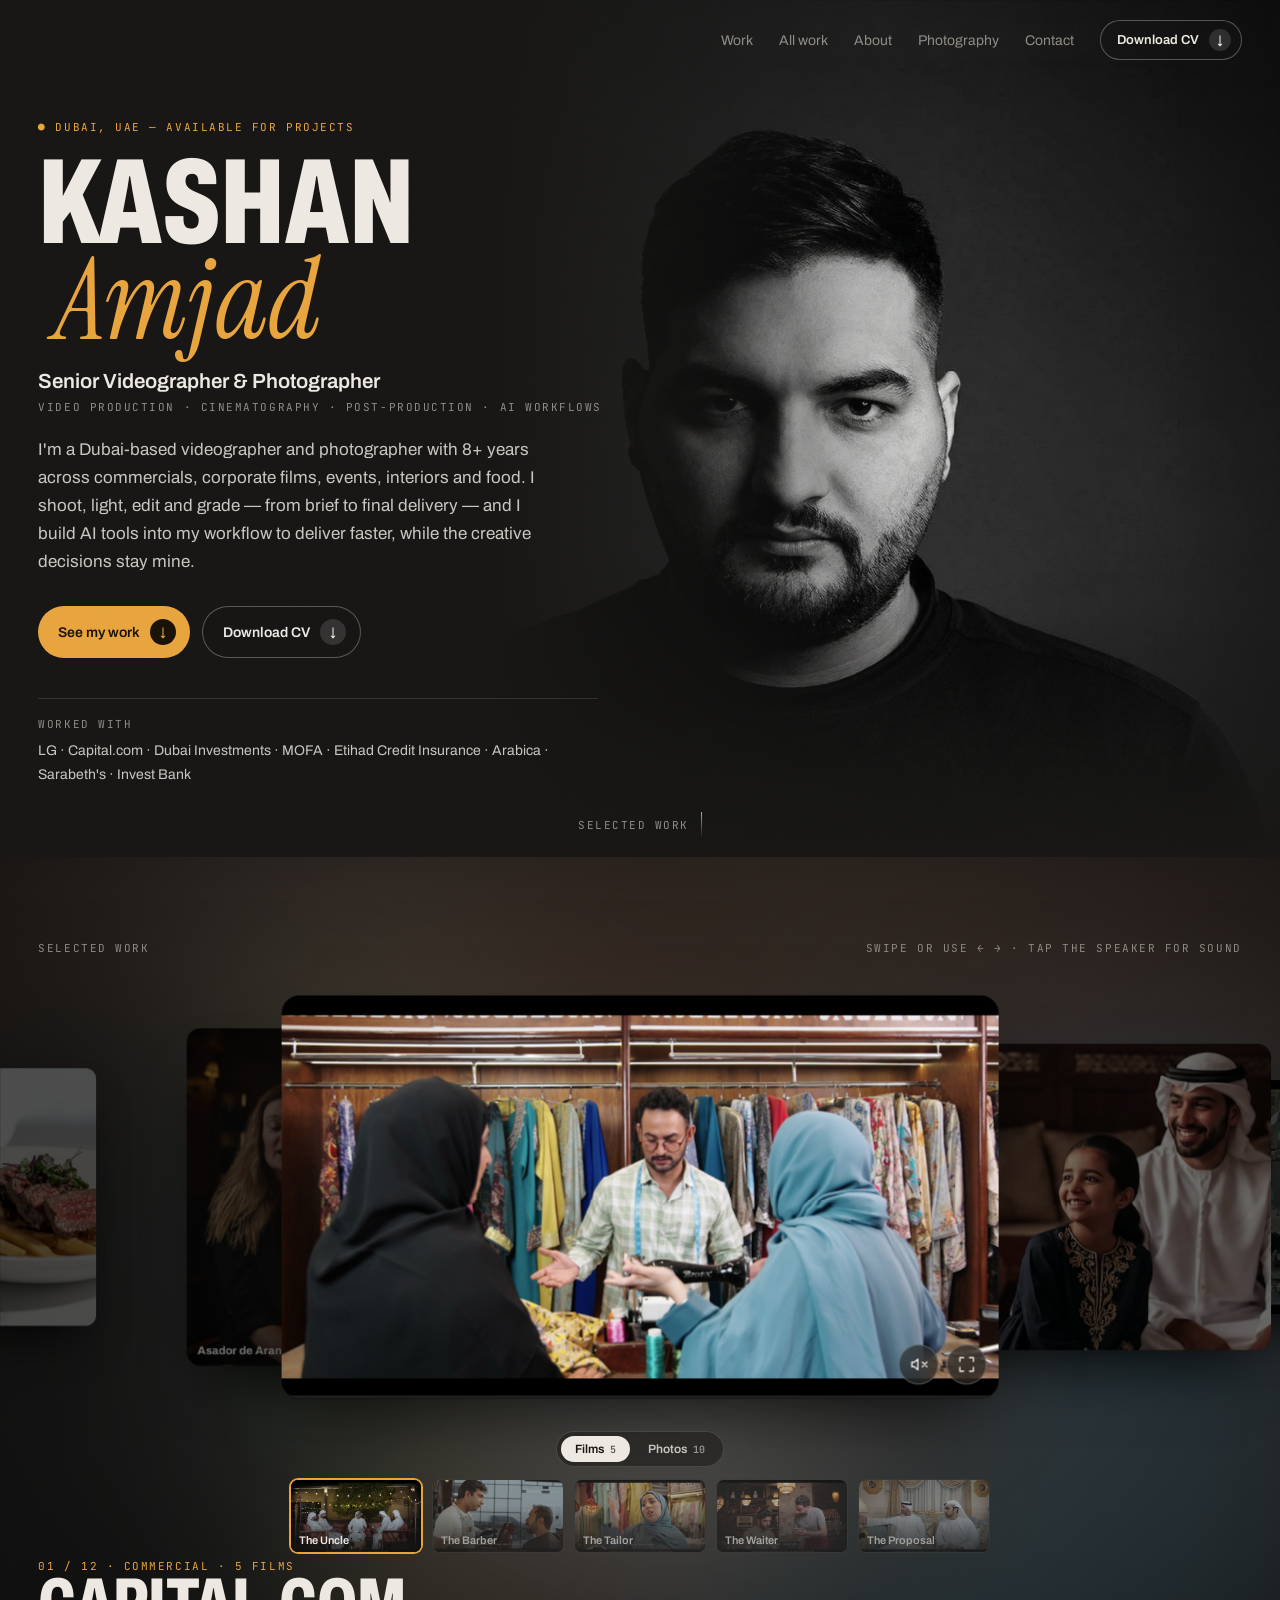
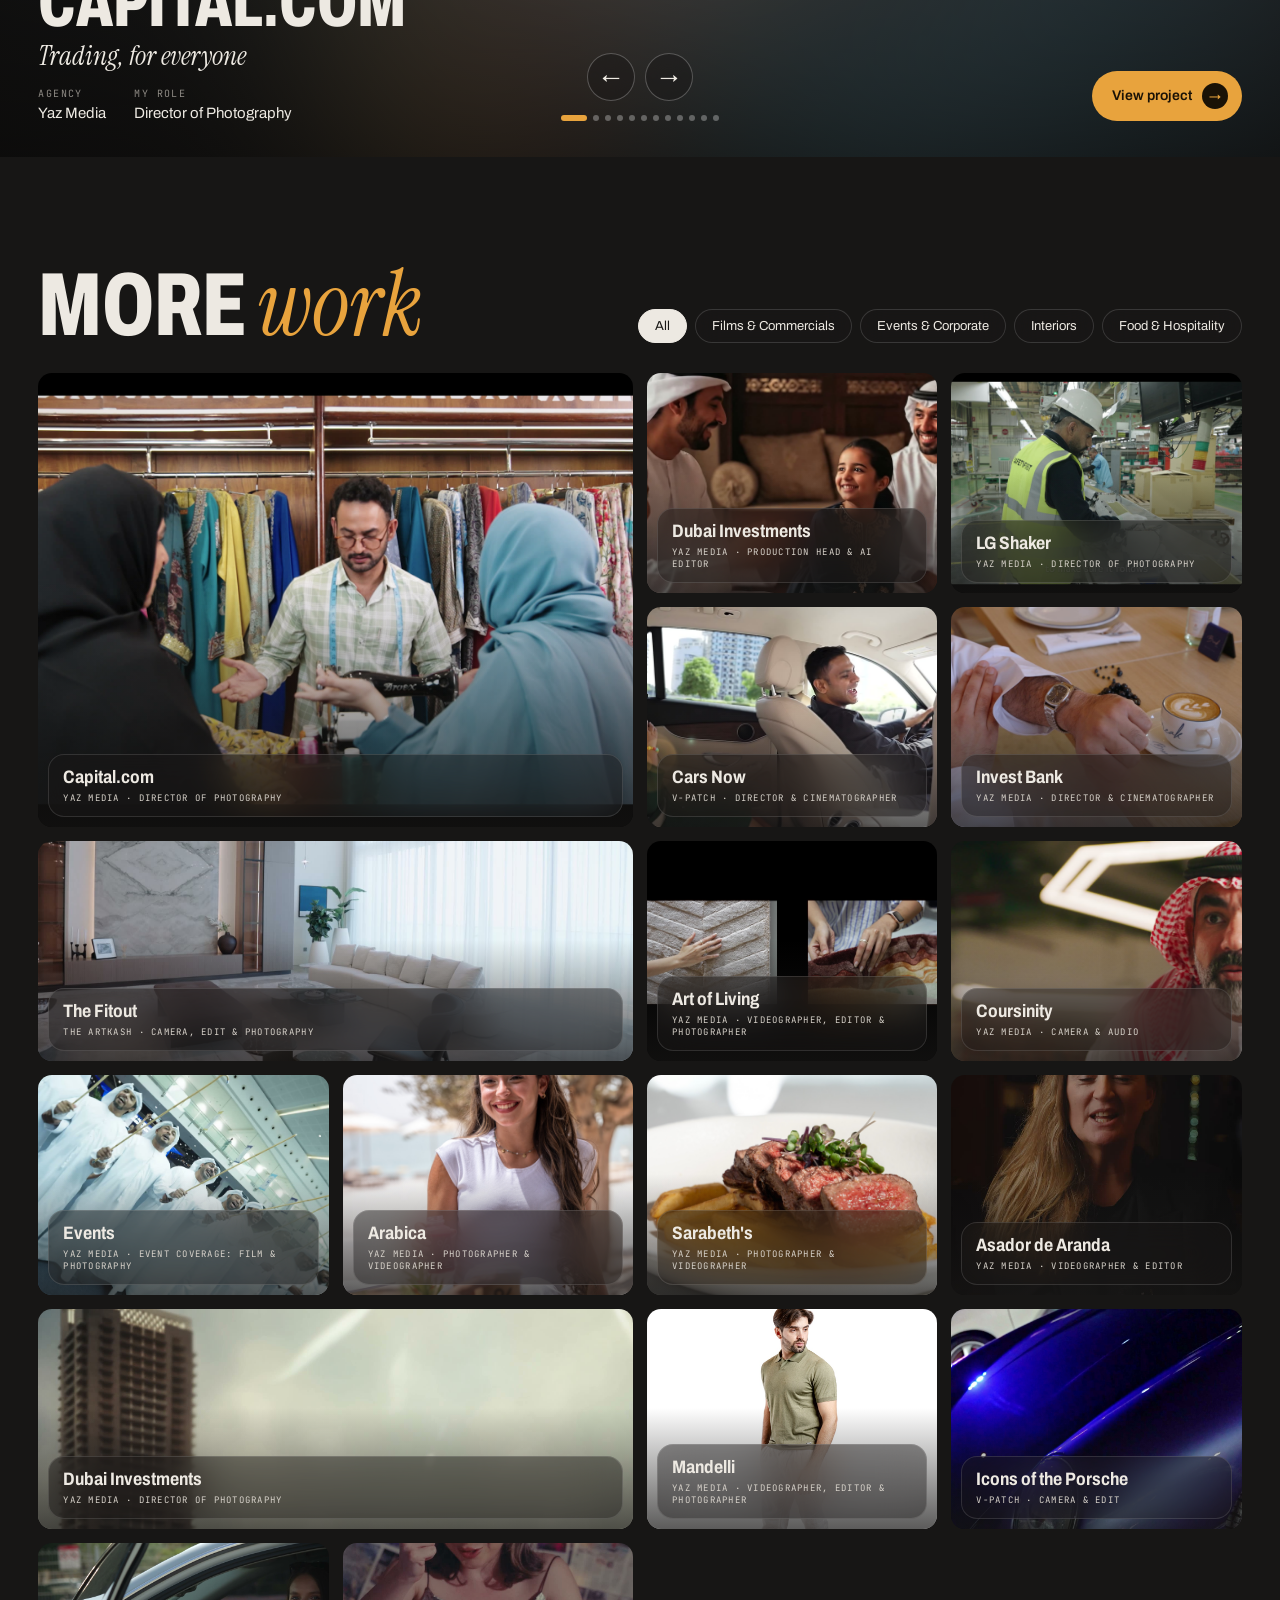
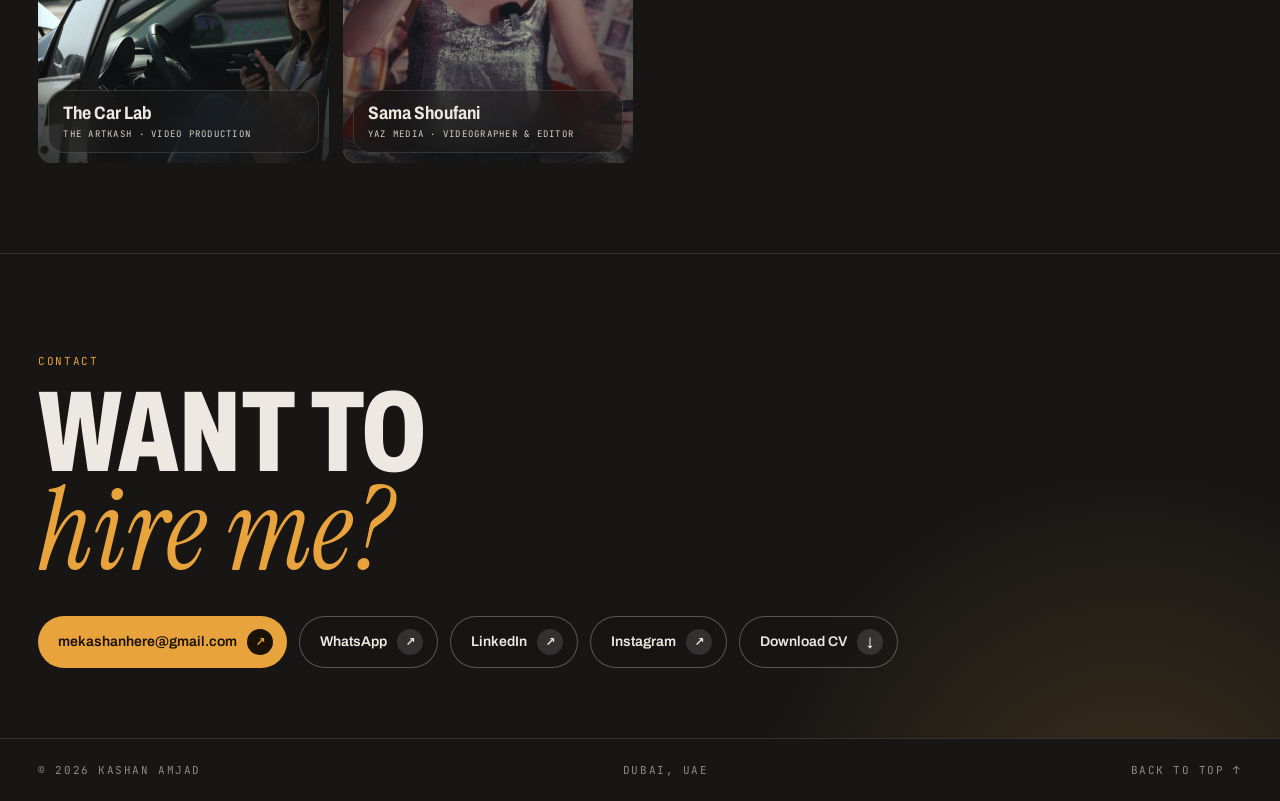
==== commit b8521c77: "About portrait: fade white background into the dark theme Co-Authored-By: Claude Opus 5.5 <noreply@a" ====
--- a/index.html
+++ b/index.html
@@ -15,7 +15,7 @@
   <link rel="preconnect" href="https://fonts.googleapis.com" />
   <link rel="preconnect" href="https://fonts.gstatic.com" crossorigin />
   <link href="https://fonts.googleapis.com/css2?family=Archivo:wdth,wght@62..125,300..900&family=Instrument+Serif:ital@0;1&family=JetBrains+Mono:wght@400;500&display=swap" rel="stylesheet" />
-  <link rel="stylesheet" href="/assets/css/site.css?v=6" />
+  <link rel="stylesheet" href="/assets/css/site.css?v=9" />
 </head>
 <body class="home">
   <div class="grain" aria-hidden="true"></div>
--- a/assets/css/site.css
+++ b/assets/css/site.css
@@ -319,3 +319,8 @@
 }
 
 @media (max-width:860px){ .about .pics .small{right:-8px;bottom:-24px;width:38%} .about .pics{margin-bottom:24px} }
+
+/* About portrait: fade the white studio background into the dark page (spotlight look) */
+.about .pics .main{border-radius:0;background-color:transparent;filter:brightness(.78) contrast(1.18) sepia(.2);
+  -webkit-mask-image:radial-gradient(ellipse 56% 56% at 50% 47%,#000 36%,rgba(0,0,0,.6) 58%,rgba(0,0,0,.18) 76%,transparent 90%);
+          mask-image:radial-gradient(ellipse 56% 56% at 50% 47%,#000 36%,rgba(0,0,0,.6) 58%,rgba(0,0,0,.18) 76%,transparent 90%)}
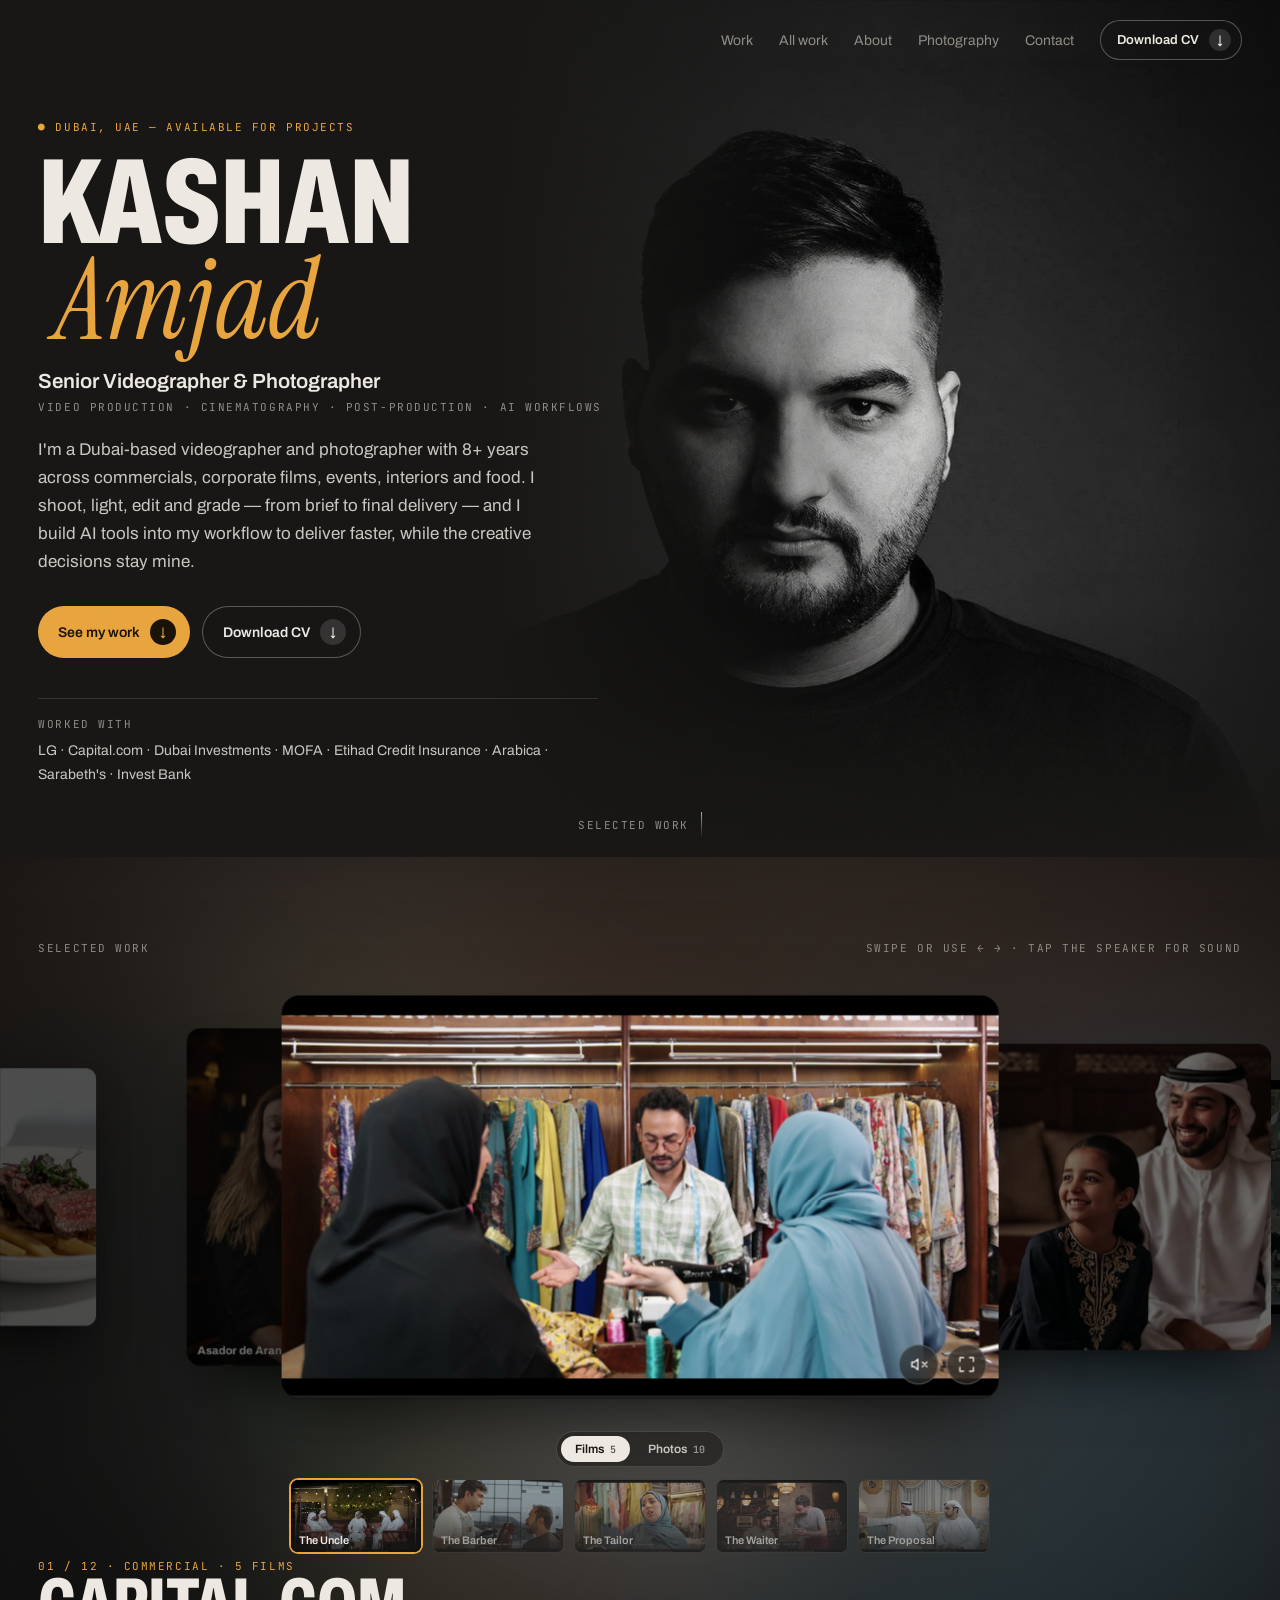
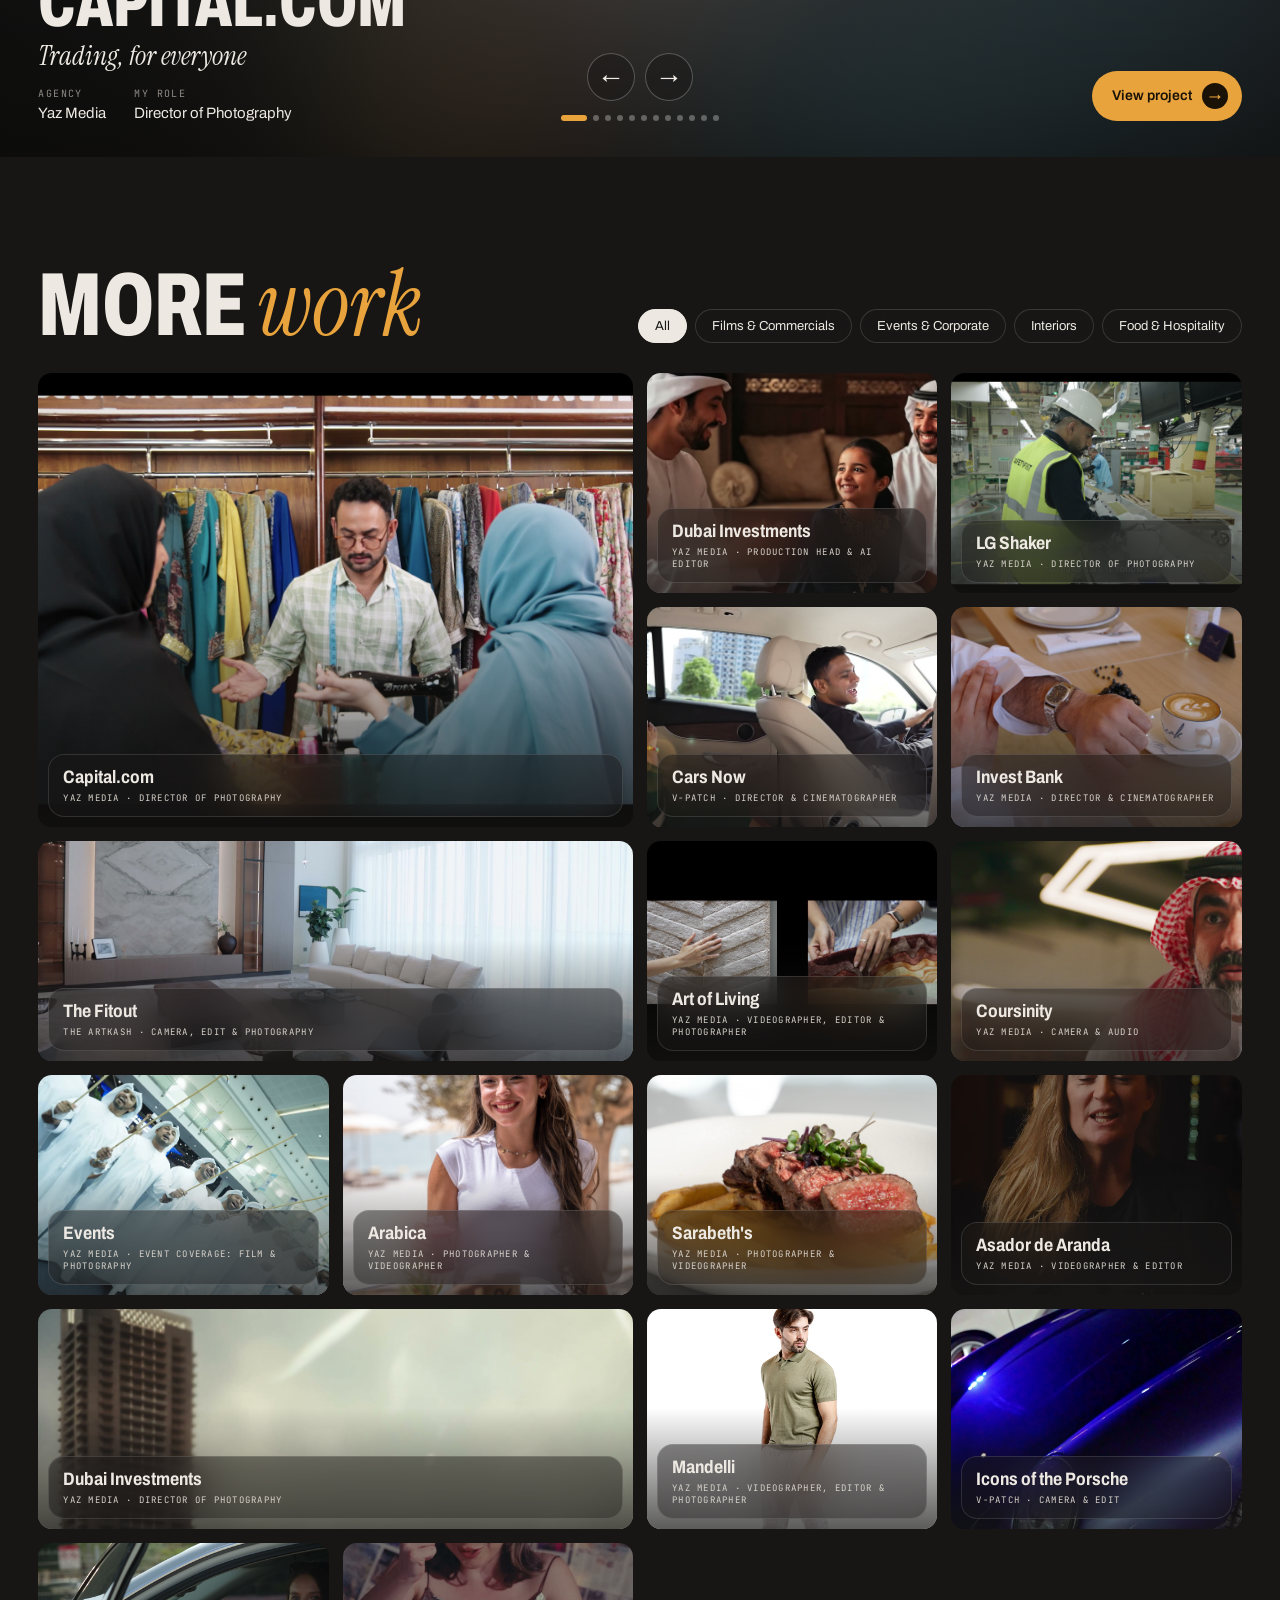
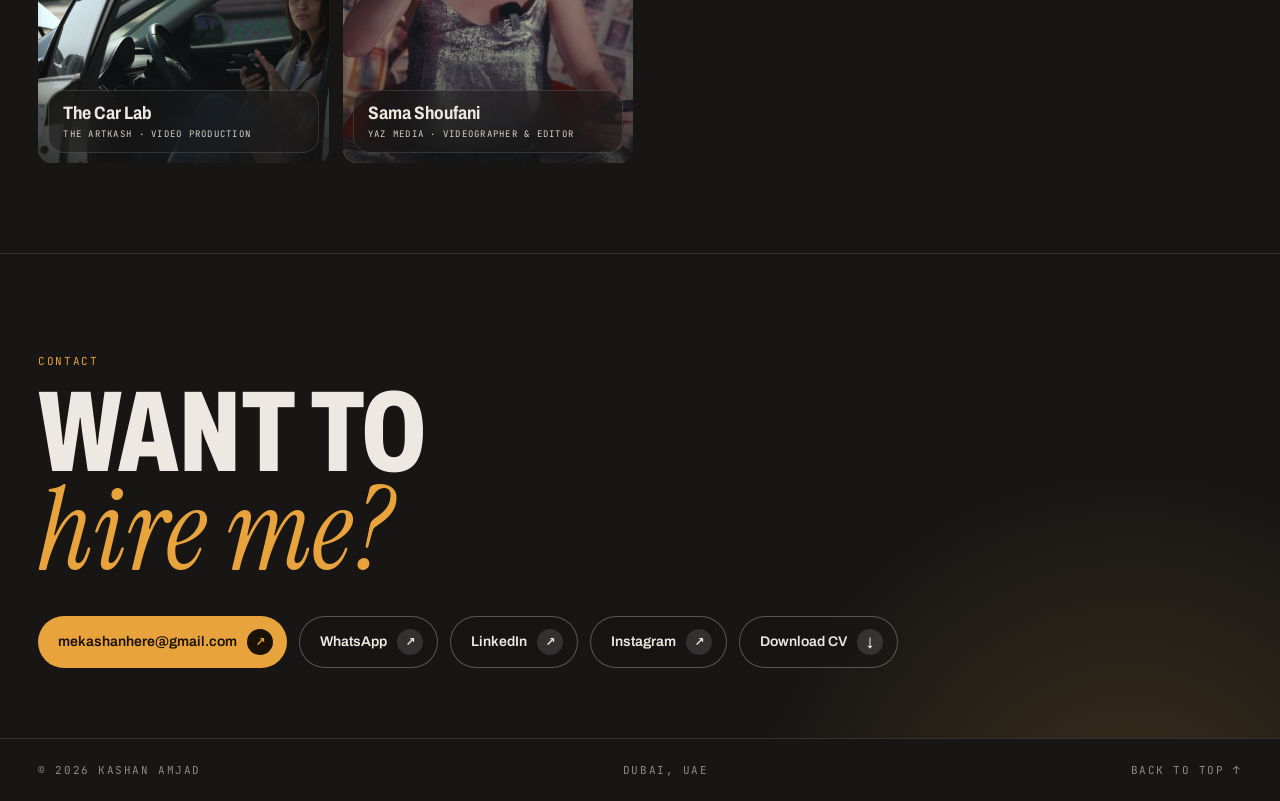
==== commit 4a01eb20: "About portrait: replace white background with a dark studio backdrop Co-Authored-By: Claude Opus 5.5" ====
--- a/index.html
+++ b/index.html
@@ -15,7 +15,7 @@
   <link rel="preconnect" href="https://fonts.googleapis.com" />
   <link rel="preconnect" href="https://fonts.gstatic.com" crossorigin />
   <link href="https://fonts.googleapis.com/css2?family=Archivo:wdth,wght@62..125,300..900&family=Instrument+Serif:ital@0;1&family=JetBrains+Mono:wght@400;500&display=swap" rel="stylesheet" />
-  <link rel="stylesheet" href="/assets/css/site.css?v=9" />
+  <link rel="stylesheet" href="/assets/css/site.css?v=10" />
 </head>
 <body class="home">
   <div class="grain" aria-hidden="true"></div>
--- a/assets/css/site.css
+++ b/assets/css/site.css
@@ -320,7 +320,5 @@
 
 @media (max-width:860px){ .about .pics .small{right:-8px;bottom:-24px;width:38%} .about .pics{margin-bottom:24px} }
 
-/* About portrait: fade the white studio background into the dark page (spotlight look) */
-.about .pics .main{border-radius:0;background-color:transparent;filter:brightness(.78) contrast(1.18) sepia(.2);
-  -webkit-mask-image:radial-gradient(ellipse 56% 56% at 50% 47%,#000 36%,rgba(0,0,0,.6) 58%,rgba(0,0,0,.18) 76%,transparent 90%);
-          mask-image:radial-gradient(ellipse 56% 56% at 50% 47%,#000 36%,rgba(0,0,0,.6) 58%,rgba(0,0,0,.18) 76%,transparent 90%)}
+/* About portrait: dark studio version (background replaced) */
+.about .pics .main{background-position:50% 30%}
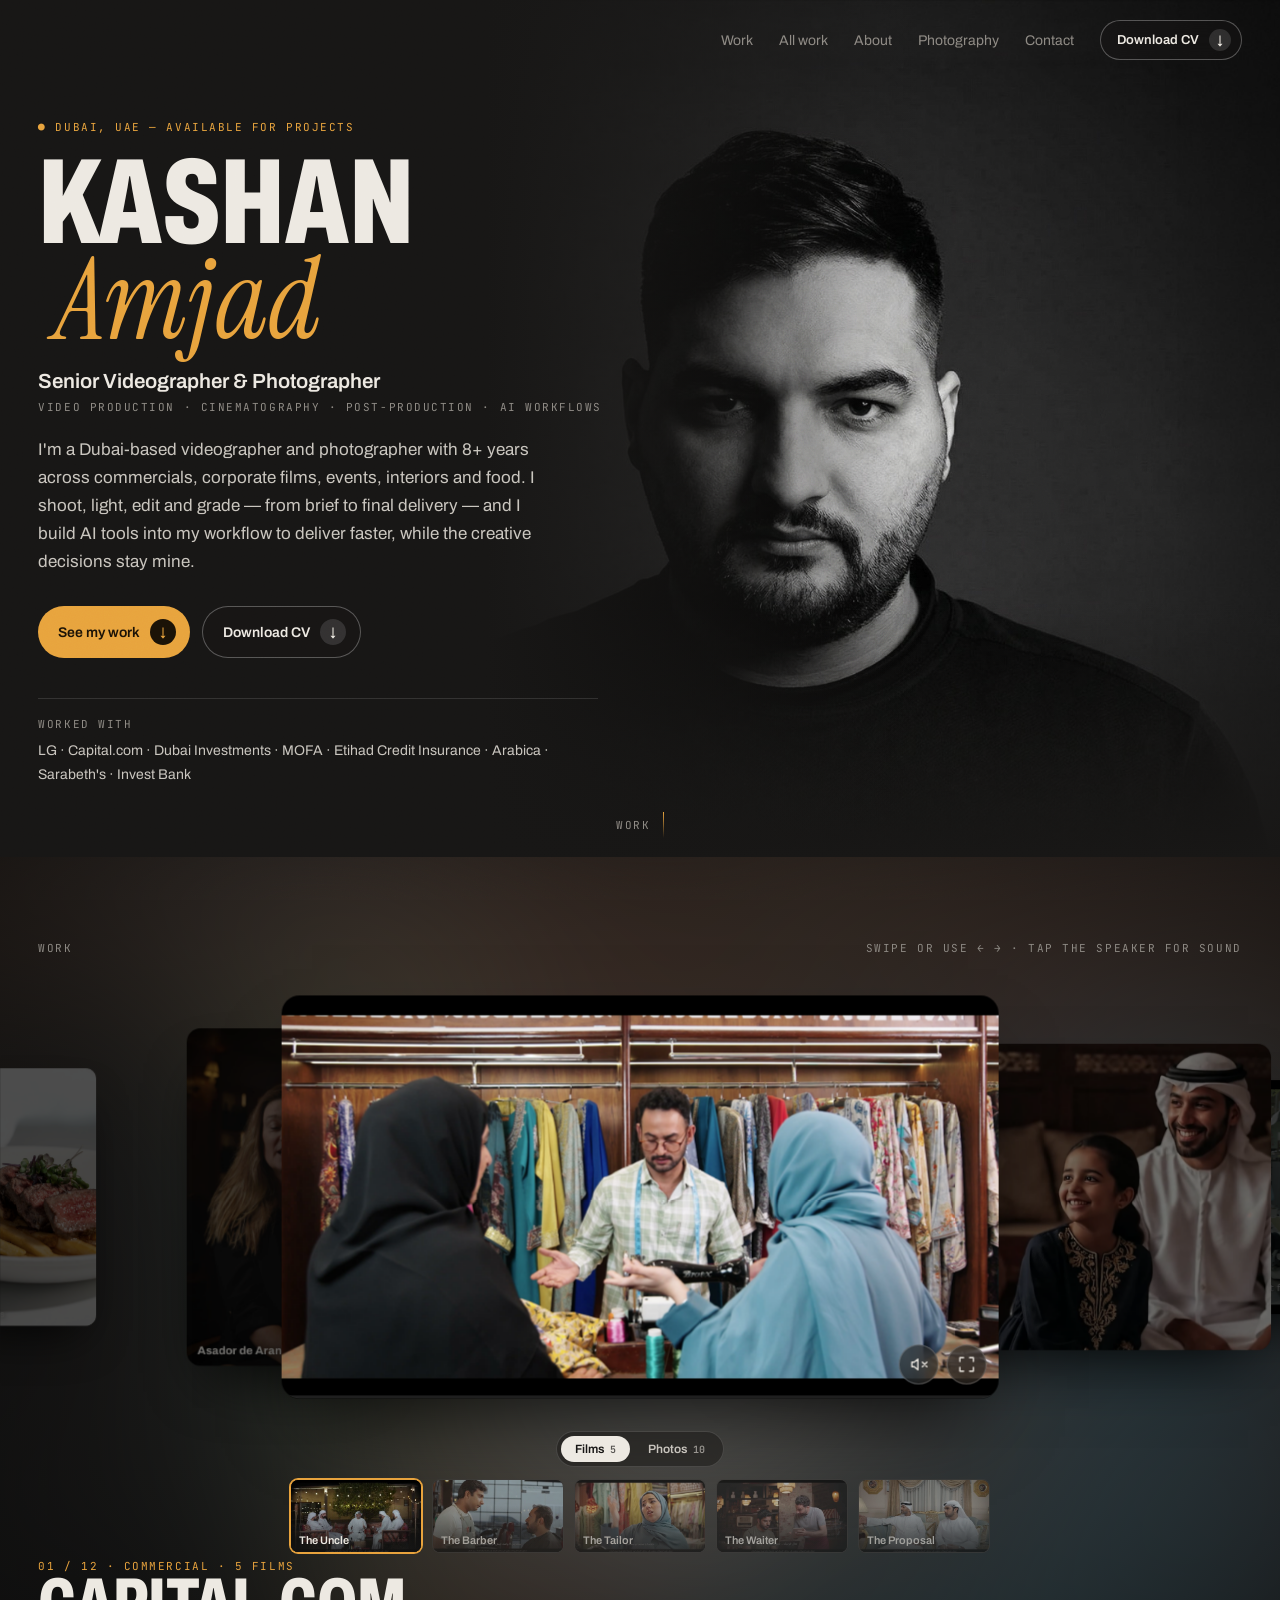
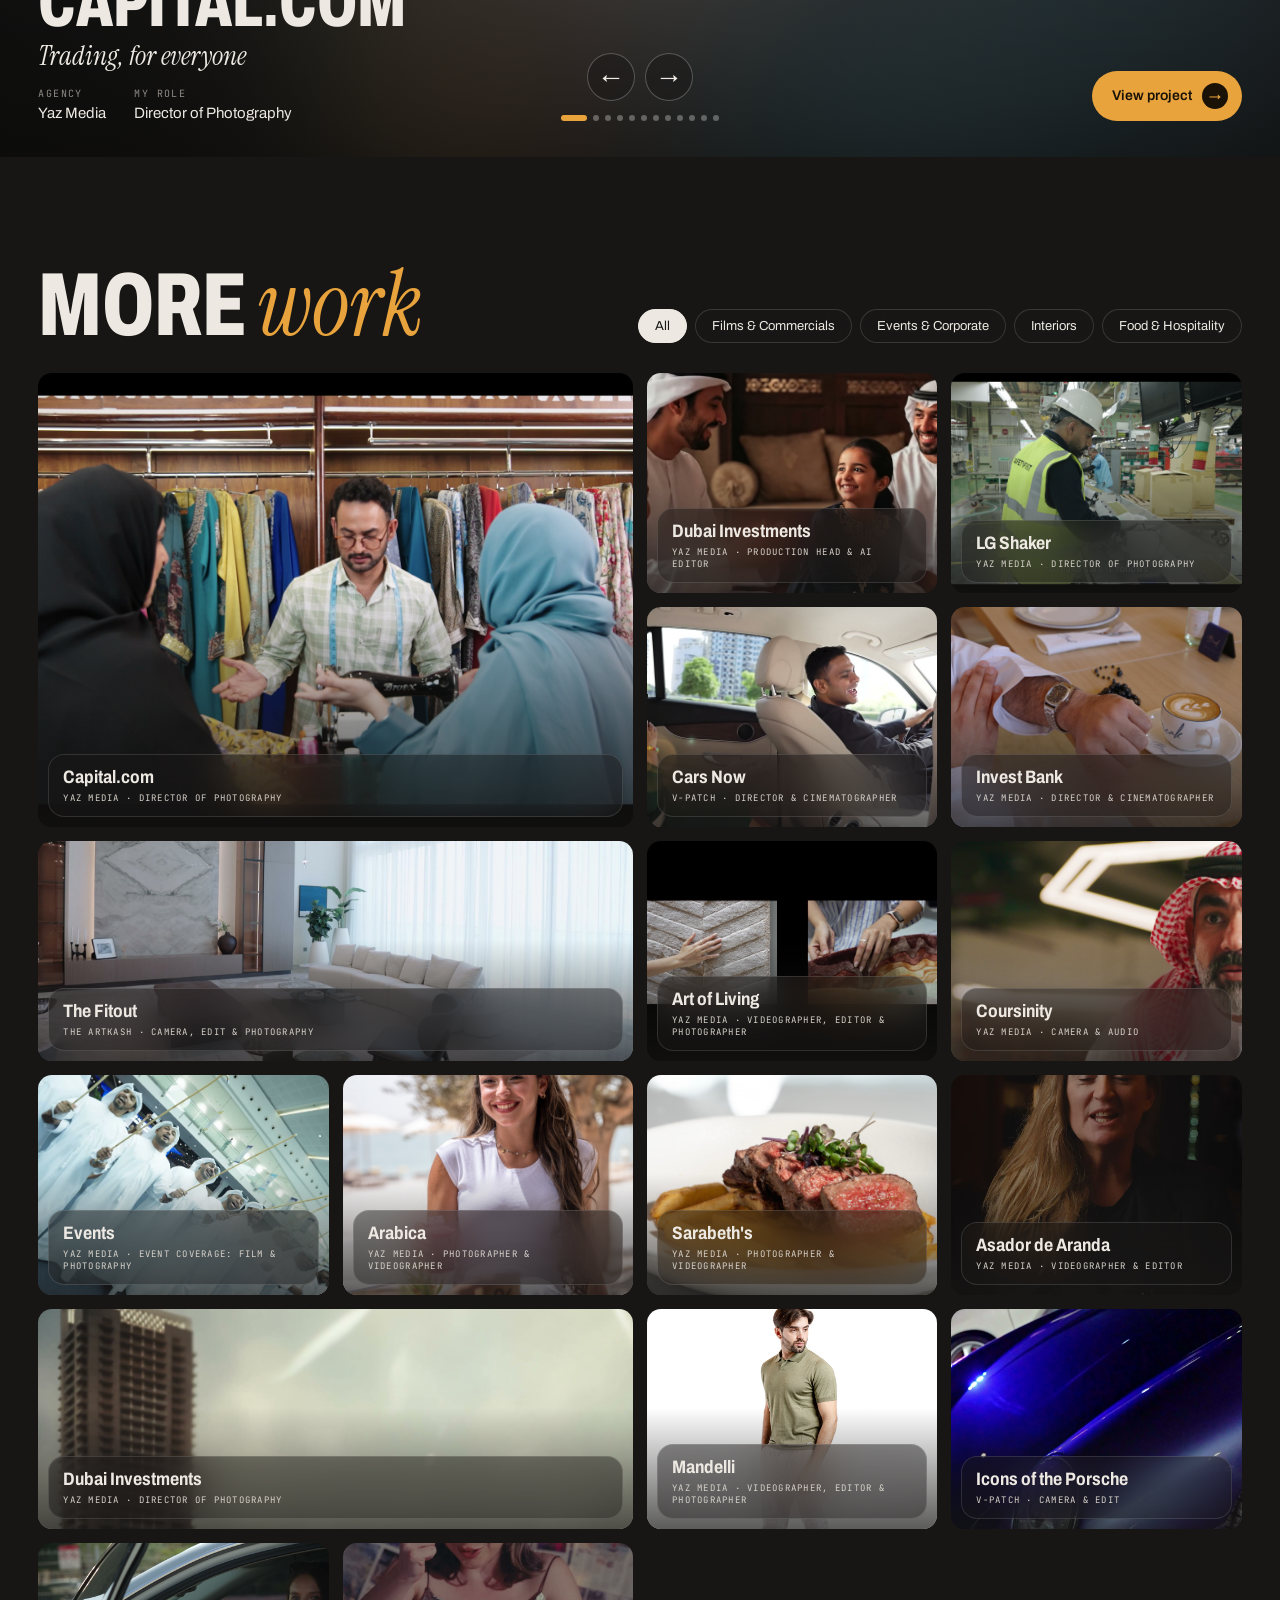
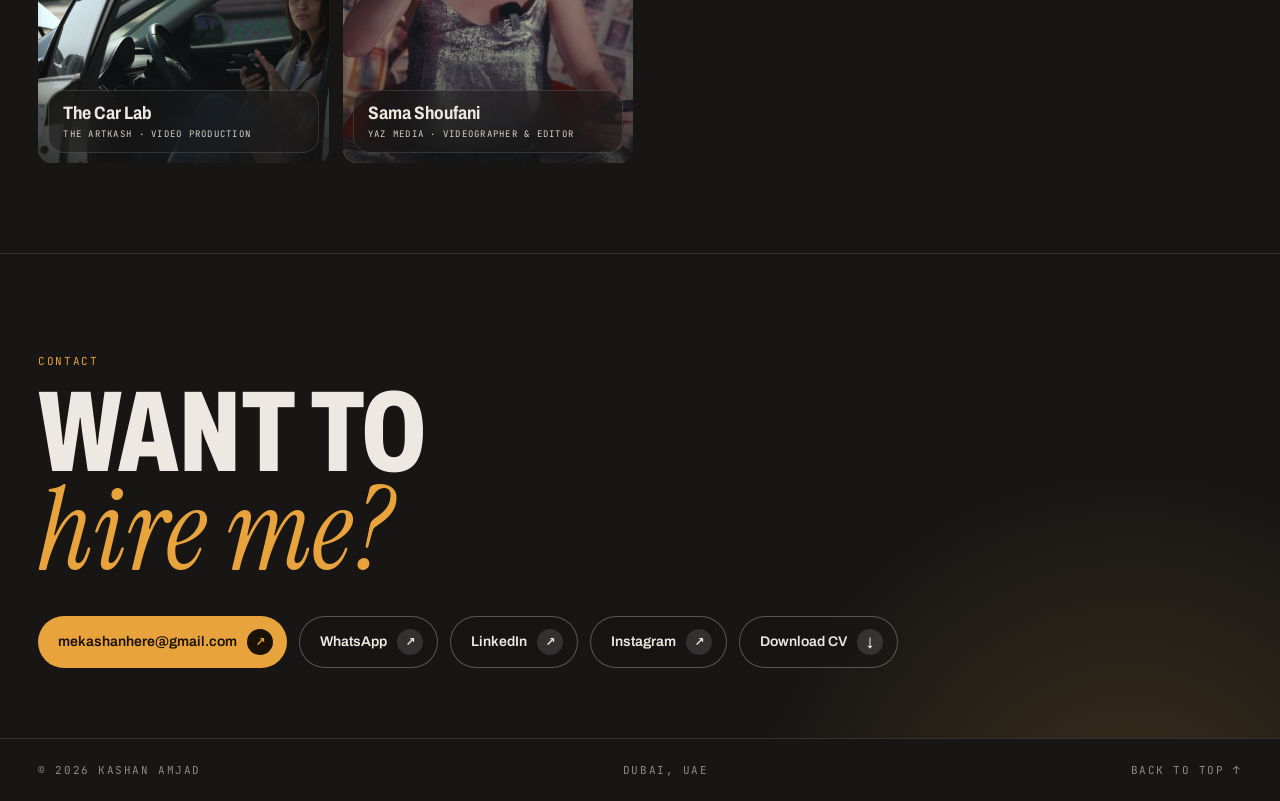
==== commit cdebba9b: "Rename Selected work to Work Co-Authored-By: Claude Opus 5.5 <noreply@anthropic.com>" ====
--- a/index.html
+++ b/index.html
@@ -15,7 +15,7 @@
   <link rel="preconnect" href="https://fonts.googleapis.com" />
   <link rel="preconnect" href="https://fonts.gstatic.com" crossorigin />
   <link href="https://fonts.googleapis.com/css2?family=Archivo:wdth,wght@62..125,300..900&family=Instrument+Serif:ital@0;1&family=JetBrains+Mono:wght@400;500&display=swap" rel="stylesheet" />
-  <link rel="stylesheet" href="/assets/css/site.css?v=10" />
+  <link rel="stylesheet" href="/assets/css/site.css?v=11" />
 </head>
 <body class="home">
   <div class="grain" aria-hidden="true"></div>
@@ -42,13 +42,13 @@
         <div class="ctas rise" style="animation-delay:.65s"><a class="pill solid" href="#work">See my work <i>↓</i></a><a class="pill ghost" data-cv href="/cv/" target="_blank" rel="noopener">Download CV <i>↓</i></a></div>
         <div class="clients rise" style="animation-delay:.8s"><div class="mono muted">Worked with</div><p id="clients"></p></div>
       </div>
-      <a class="peek mono" href="#work">Selected work <b></b></a>
+      <a class="peek mono" href="#work">Work <b></b></a>
     </section>
 
     <!-- 2. Stacked carousel -->
-    <section class="reel" id="work" aria-roledescription="carousel" aria-label="Selected work">
+    <section class="reel" id="work" aria-roledescription="carousel" aria-label="Work">
       <div class="ambient" id="ambient"></div><div class="vig"></div>
-      <div class="label mono"><span>Selected work</span><span class="hint">Swipe or use ← → · tap the speaker for sound</span></div>
+      <div class="label mono"><span>Work</span><span class="hint">Swipe or use ← → · tap the speaker for sound</span></div>
       <div class="stage" id="stage"></div>
       <div class="fwins" id="fwins" aria-label="Films in this project"></div>
       <div class="credits">
@@ -94,7 +94,7 @@
 
   <footer class="site-footer mono"><span>© <span data-year></span> Kashan Amjad</span><span>Dubai, UAE</span><a href="#top" data-top>Back to top ↑</a></footer>
 
-  <script src="/assets/js/common.js?v=4"></script>
-  <script src="/assets/js/home.js?v=3"></script>
+  <script src="/assets/js/common.js?v=5"></script>
+  <script src="/assets/js/home.js?v=5"></script>
 </body>
 </html>
--- a/assets/css/site.css
+++ b/assets/css/site.css
@@ -319,6 +319,3 @@
 }
 
 @media (max-width:860px){ .about .pics .small{right:-8px;bottom:-24px;width:38%} .about .pics{margin-bottom:24px} }
-
-/* About portrait: dark studio version (background replaced) */
-.about .pics .main{background-position:50% 30%}
